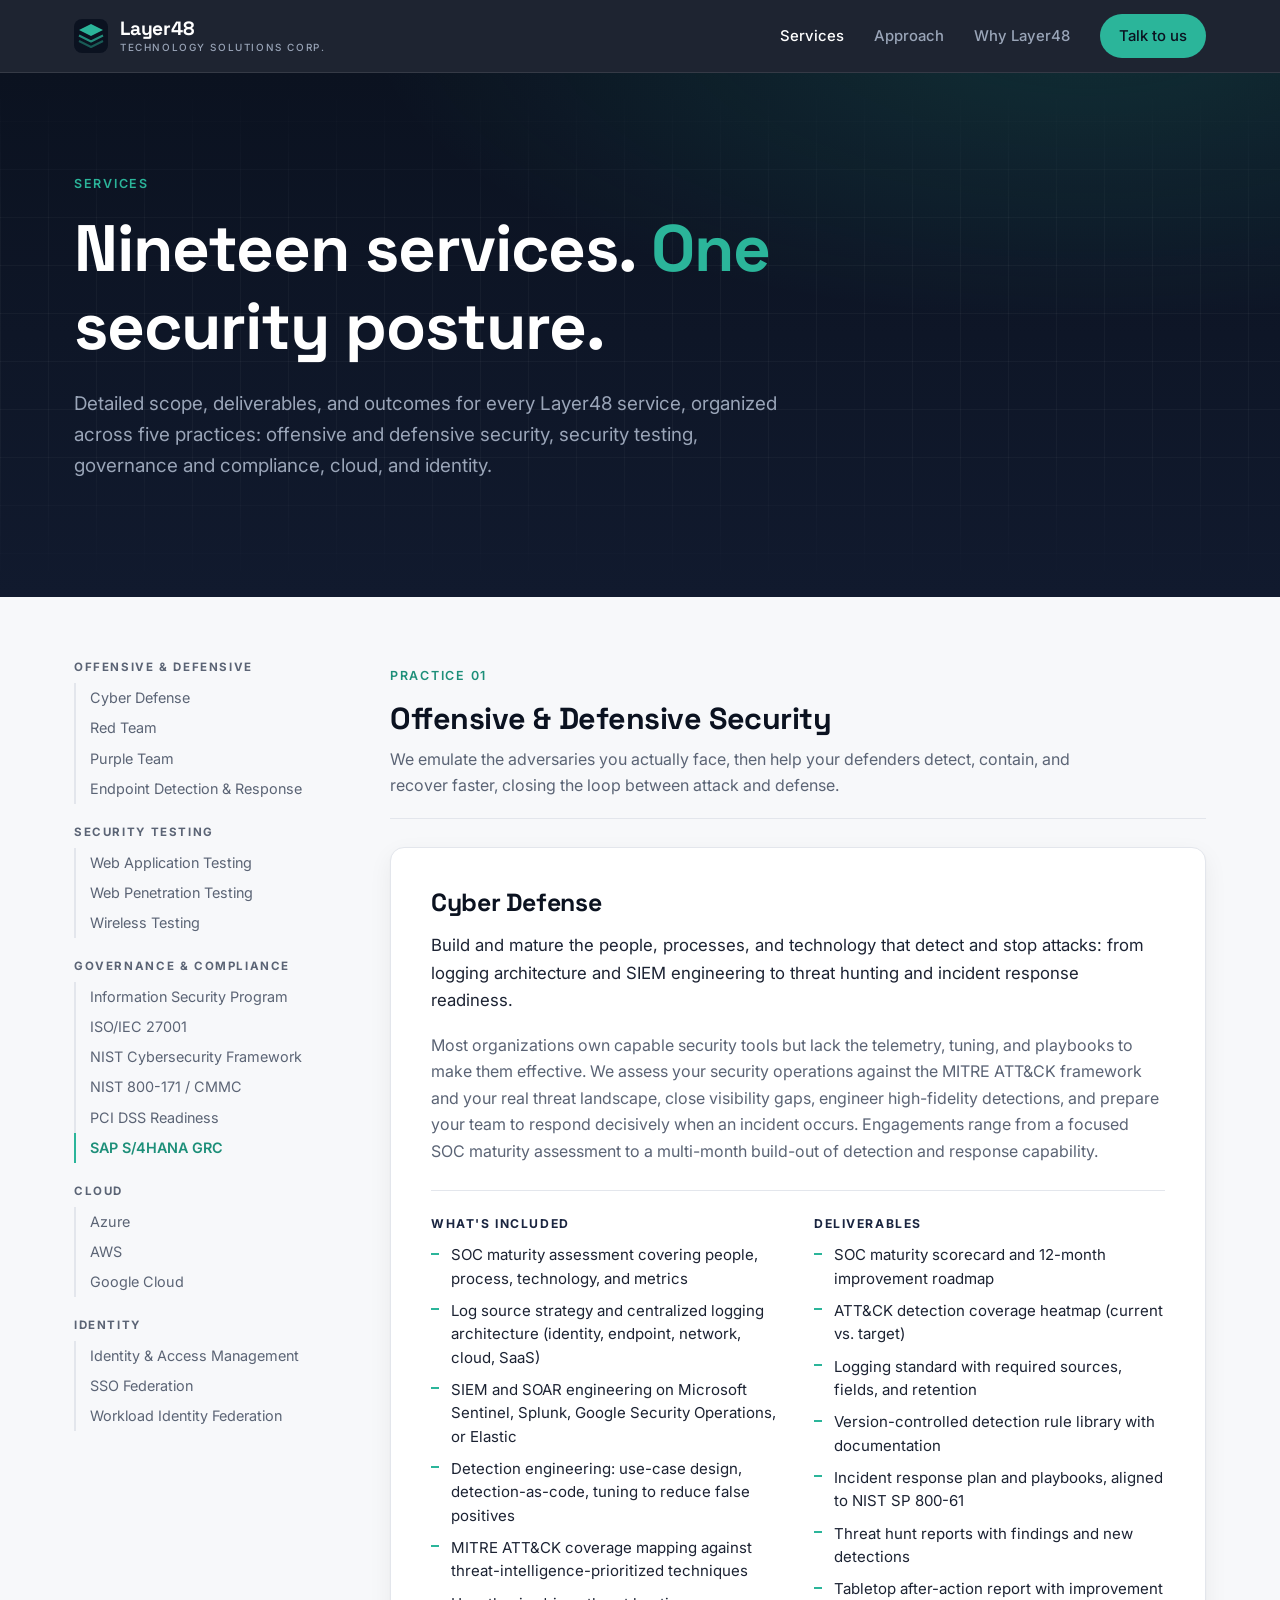
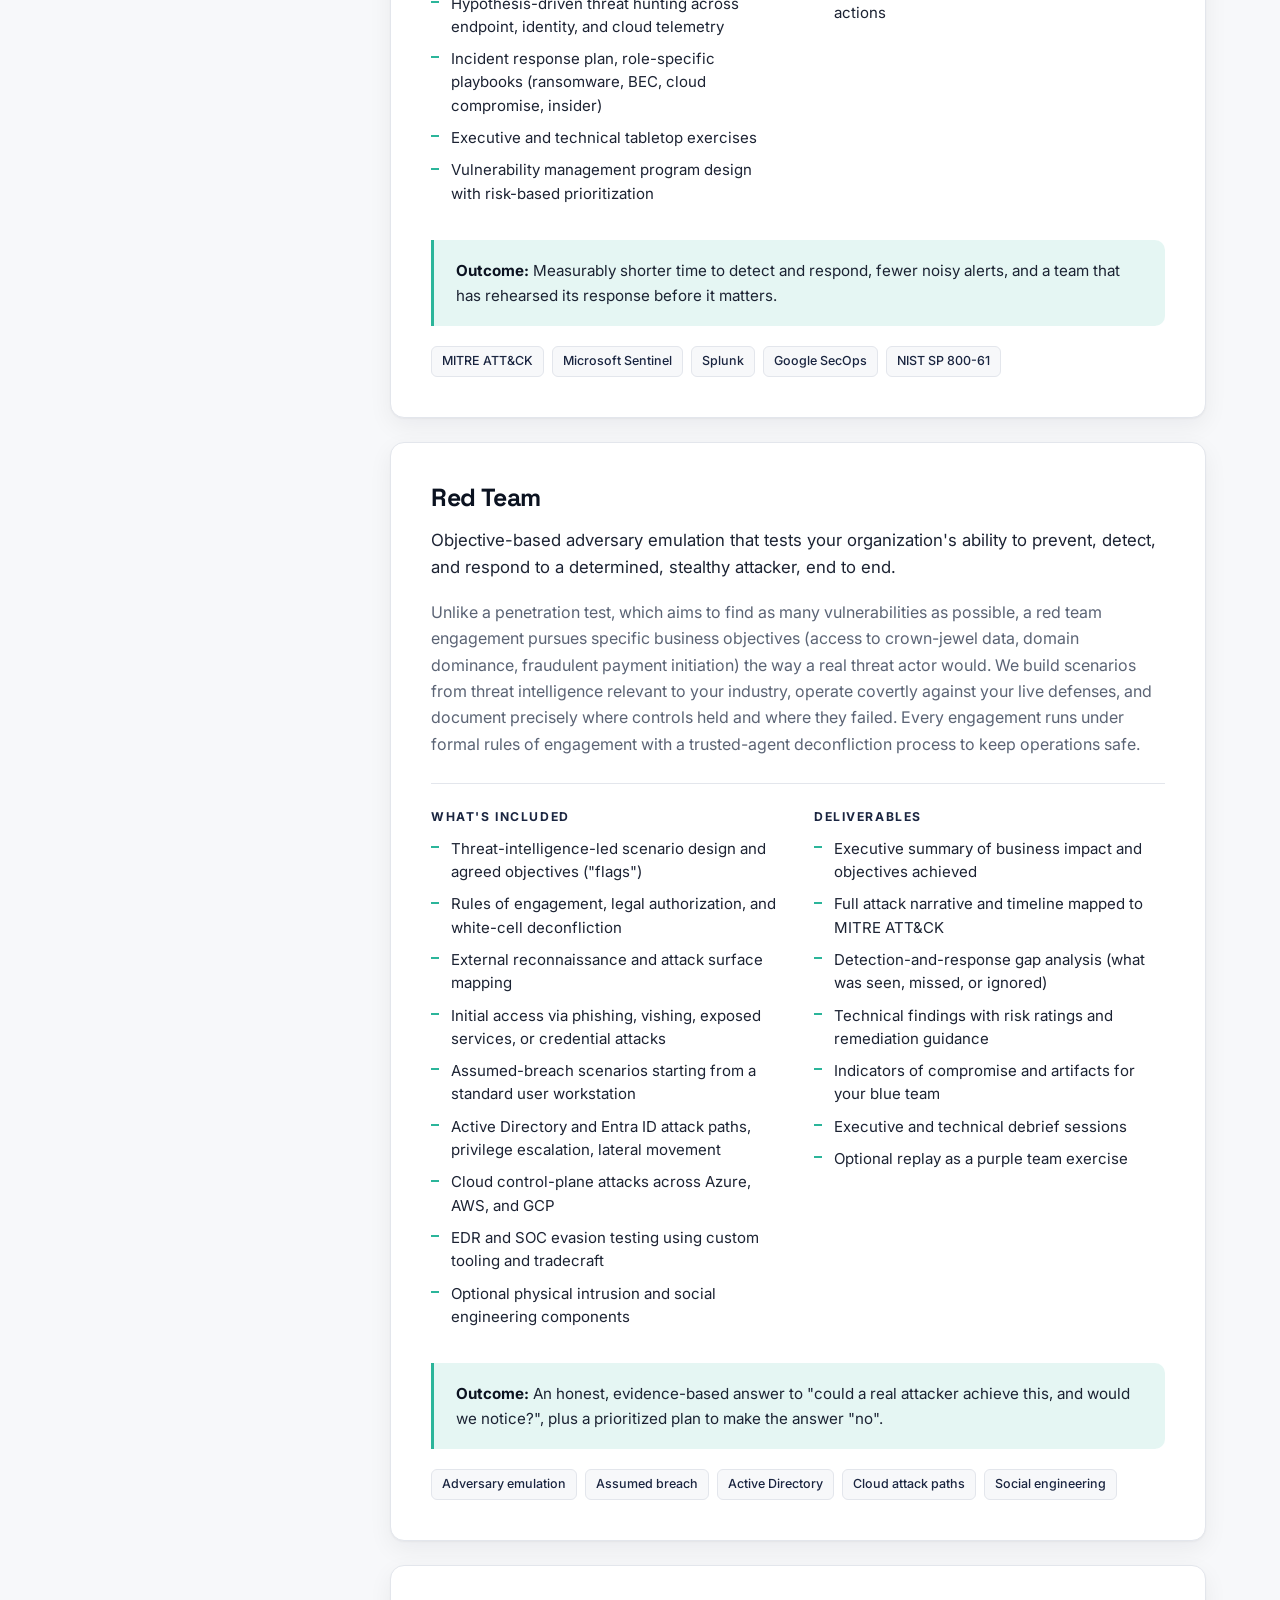
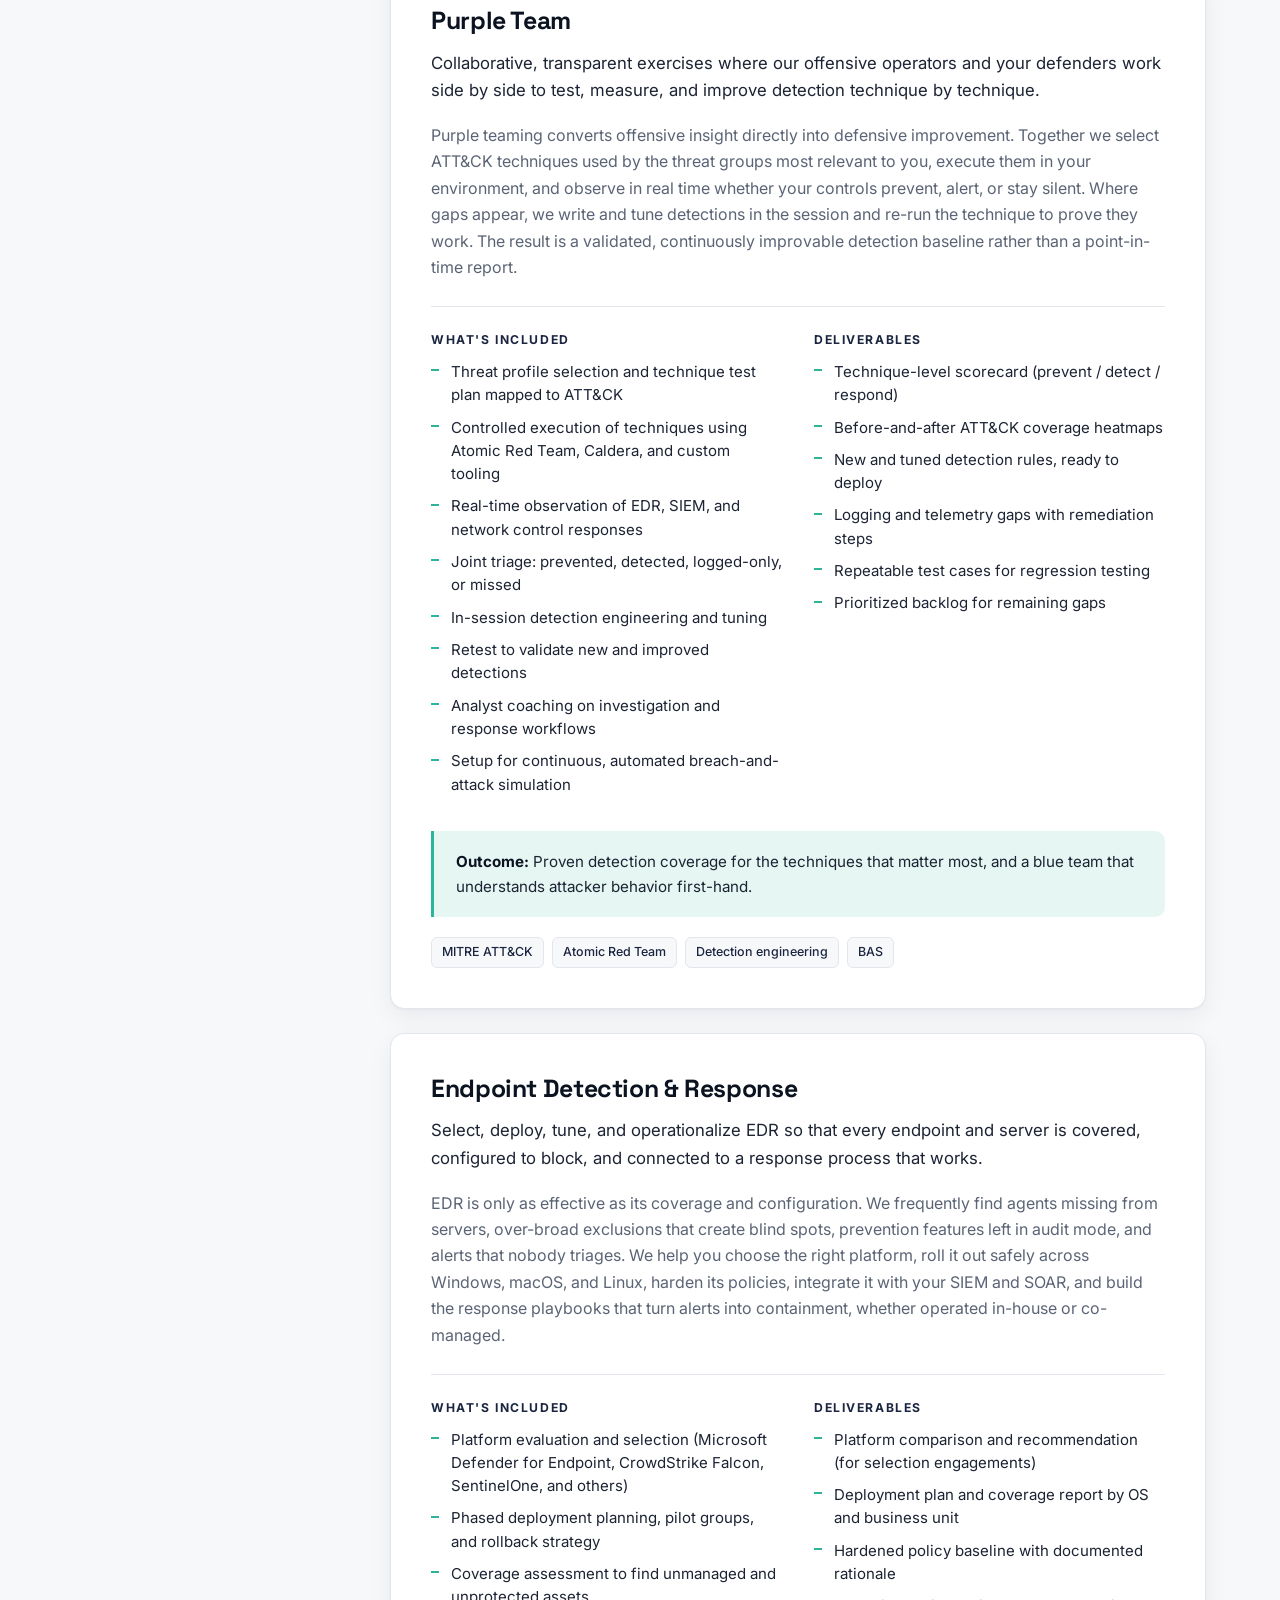
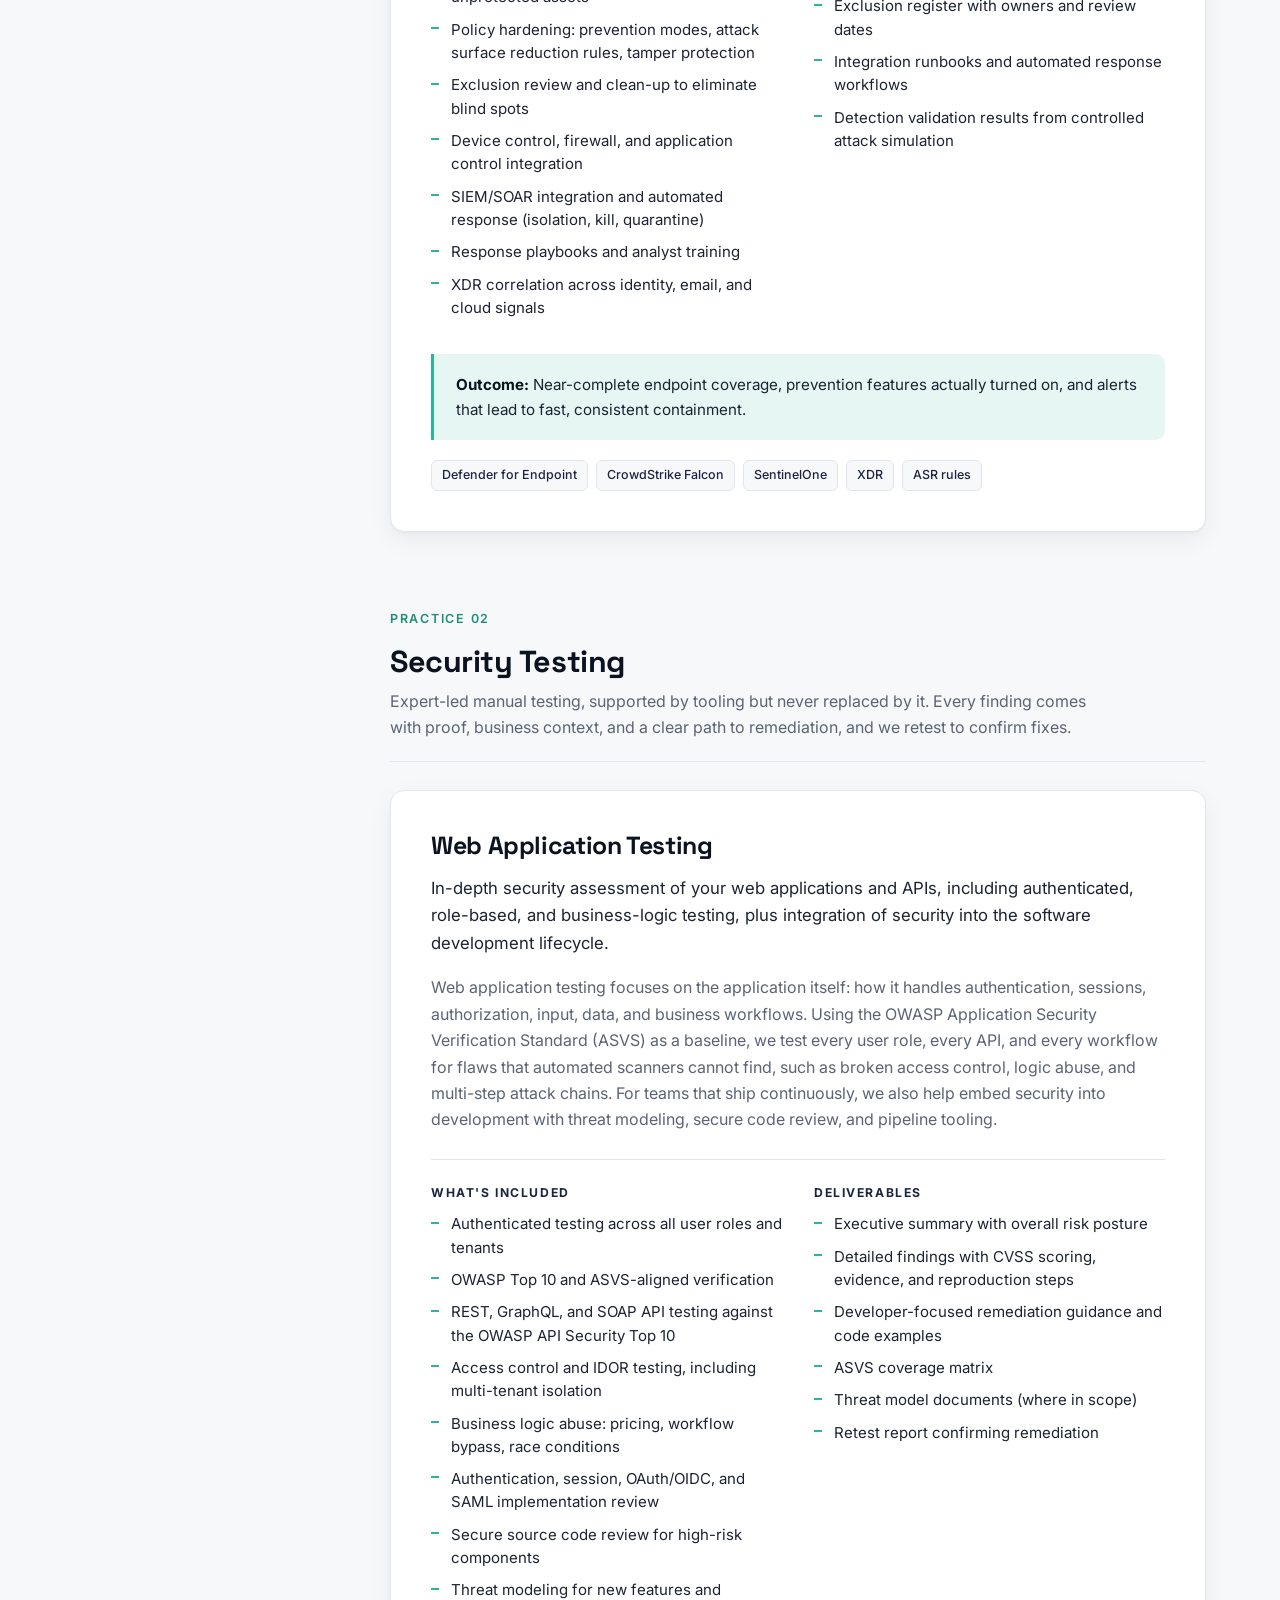
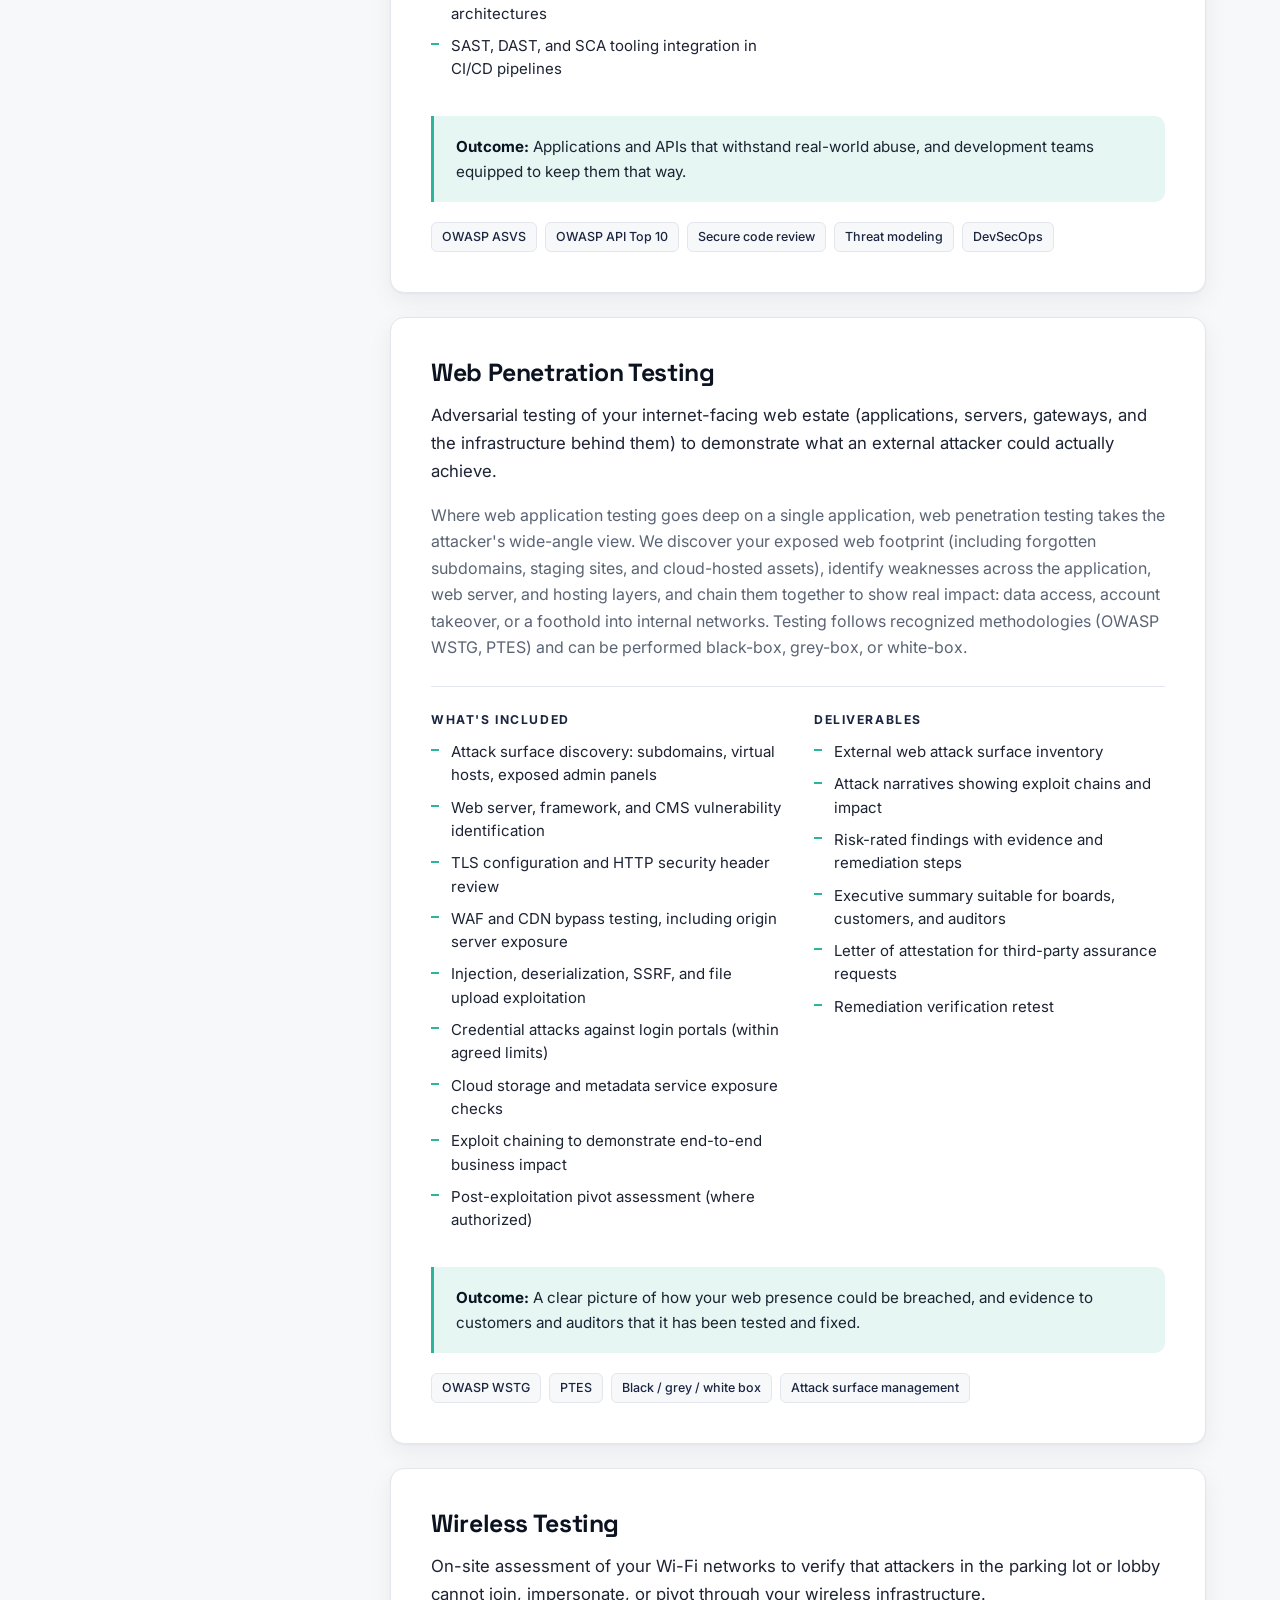
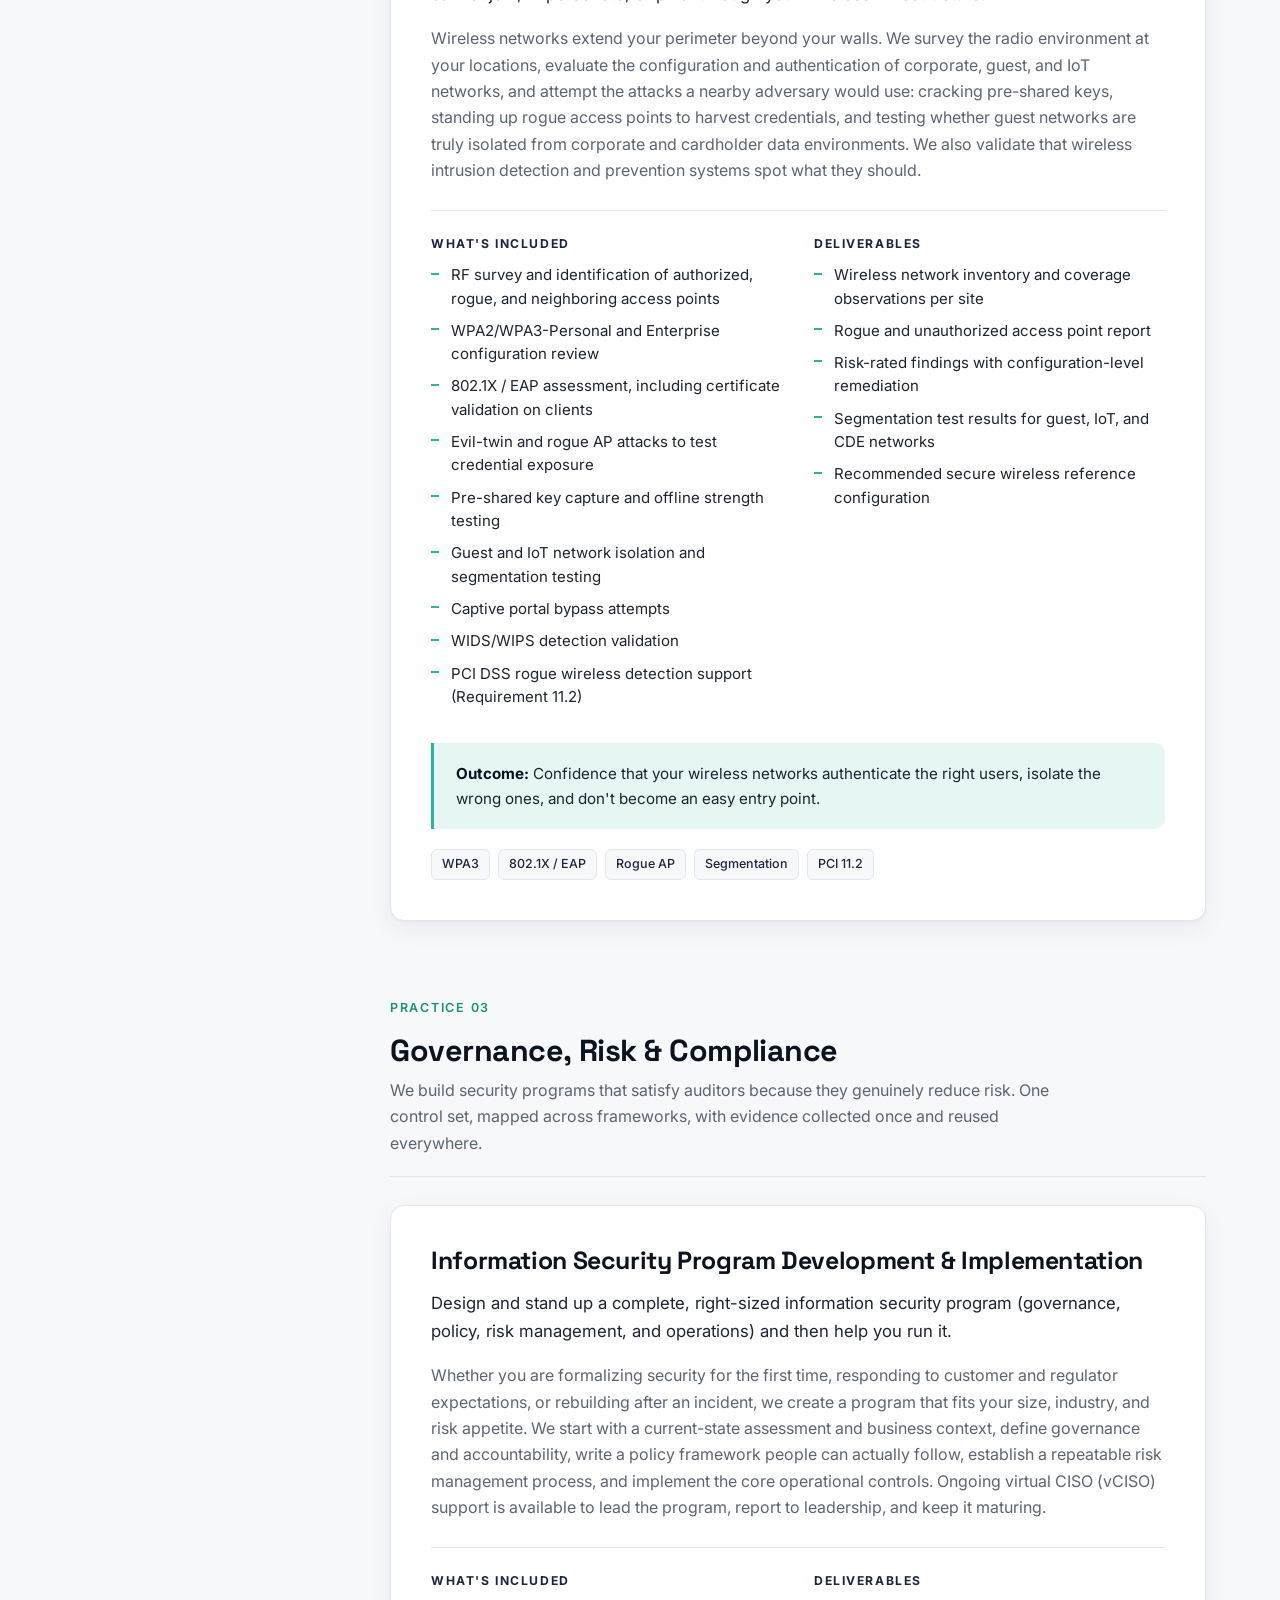
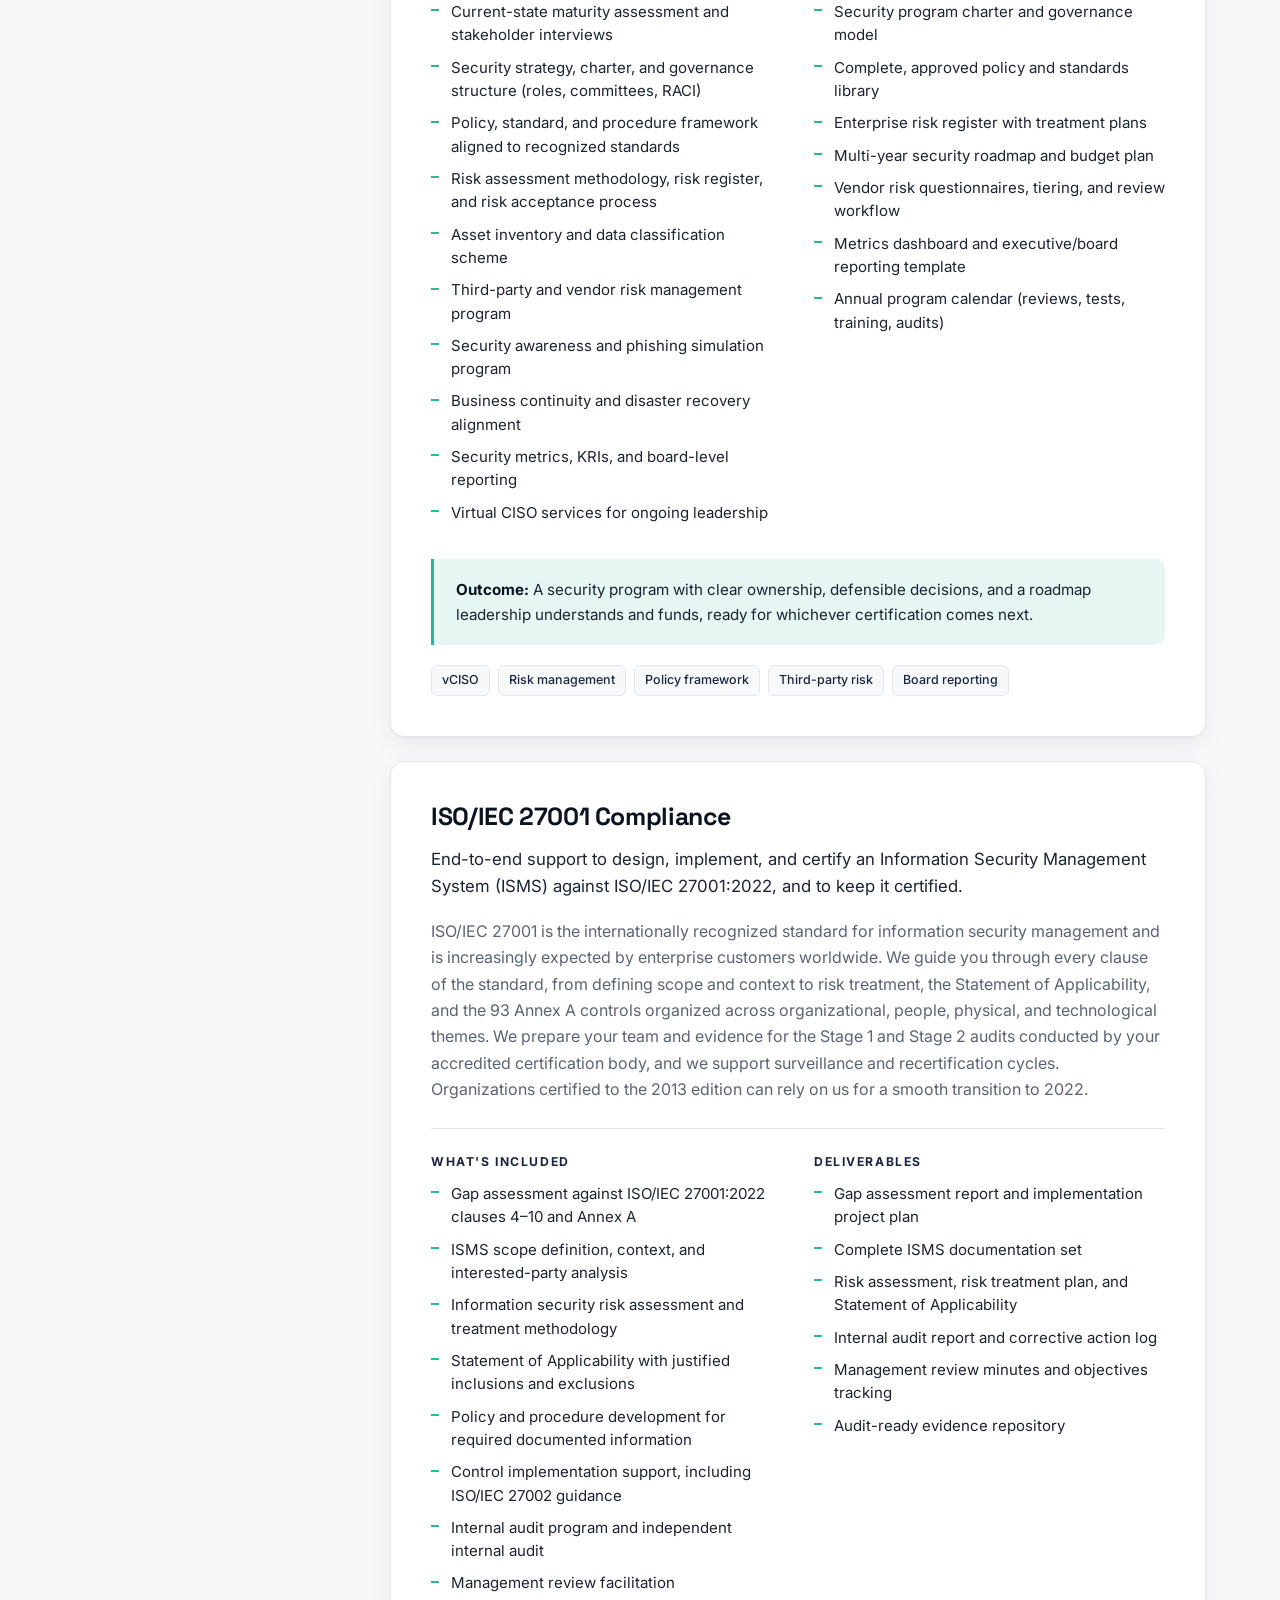
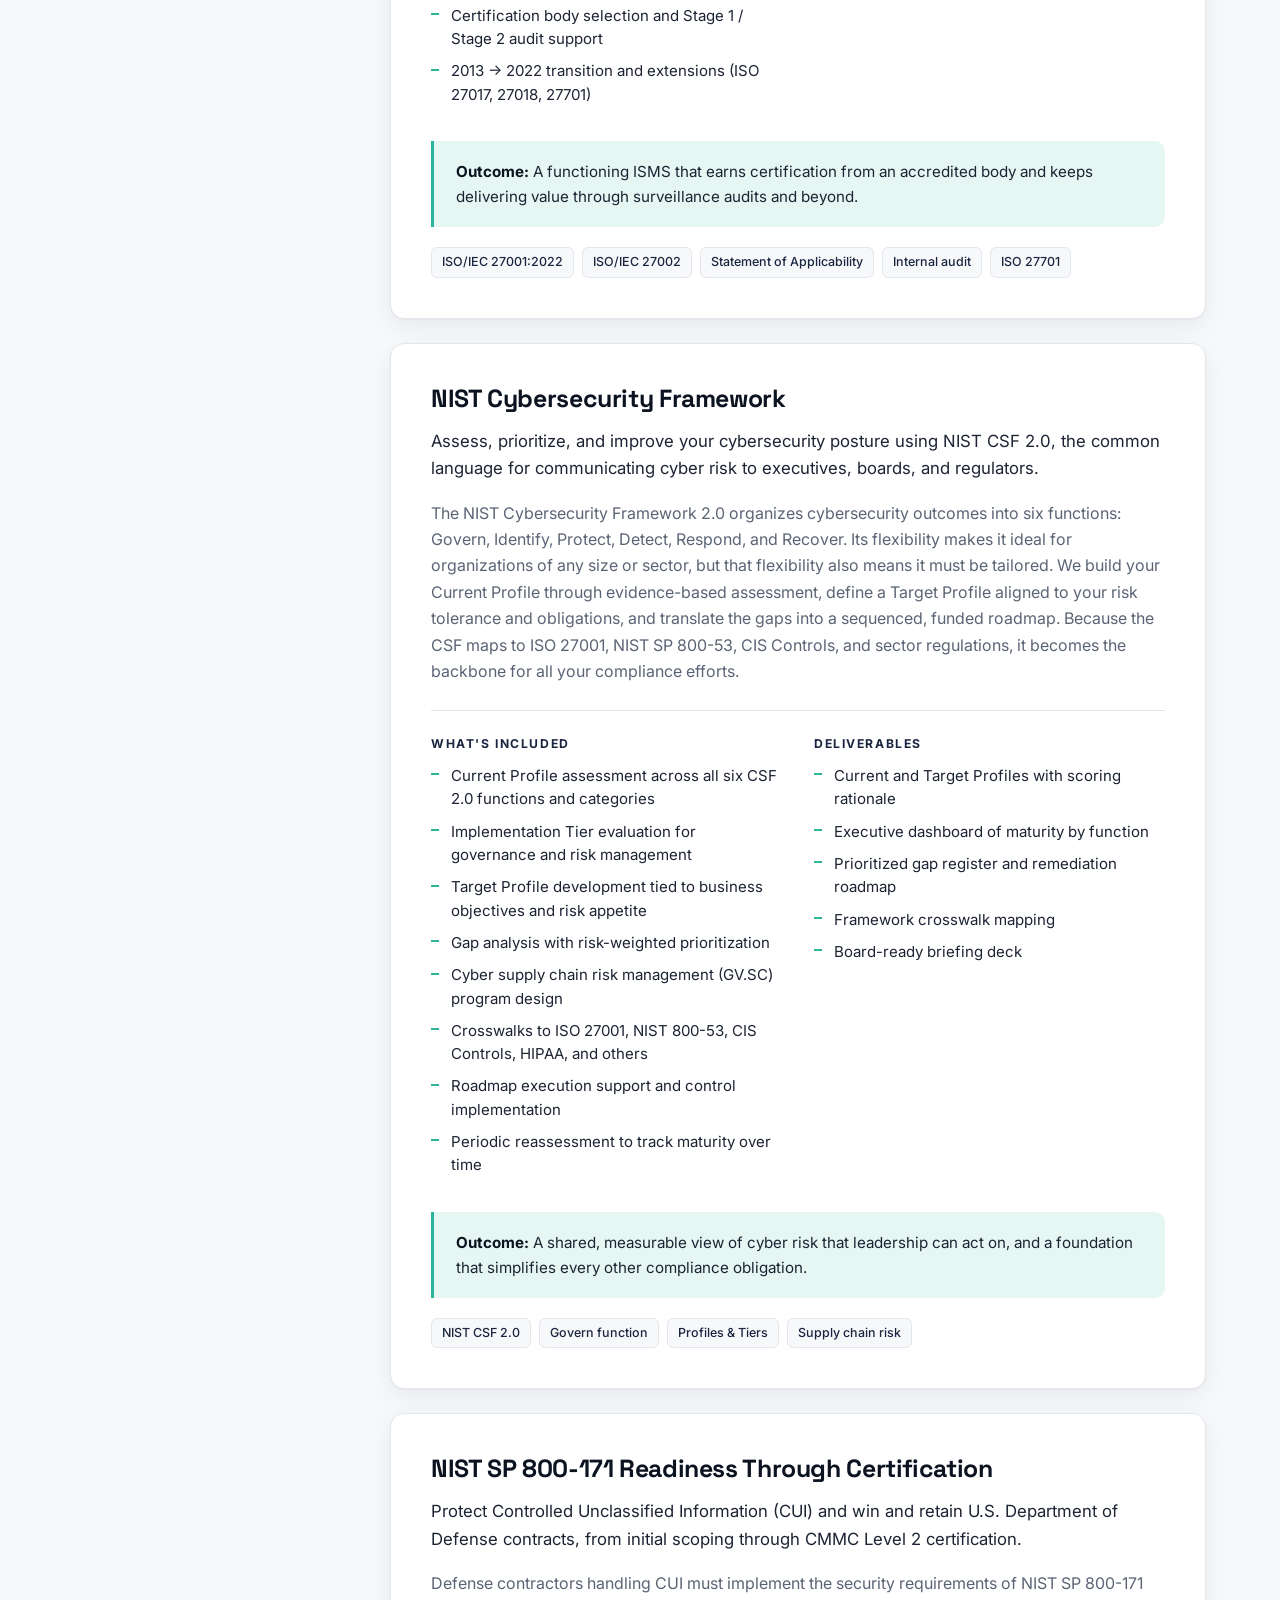
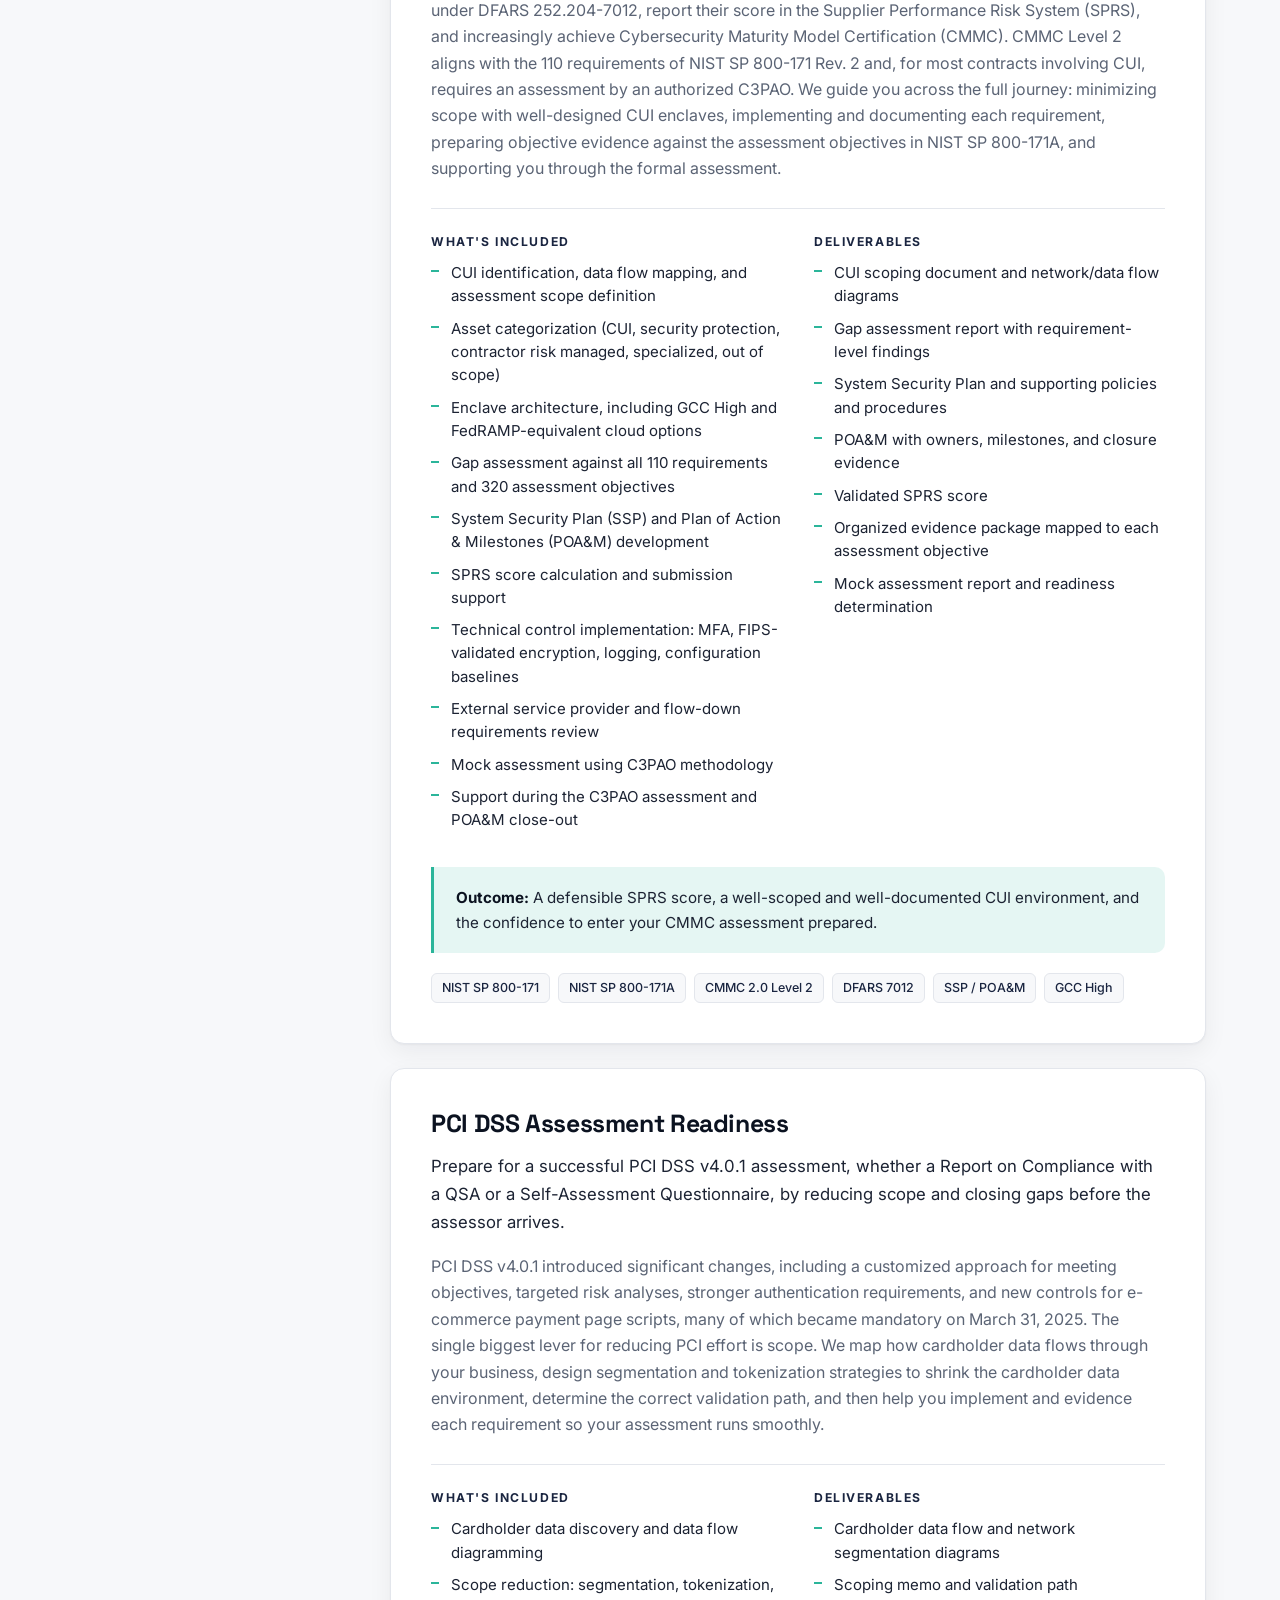
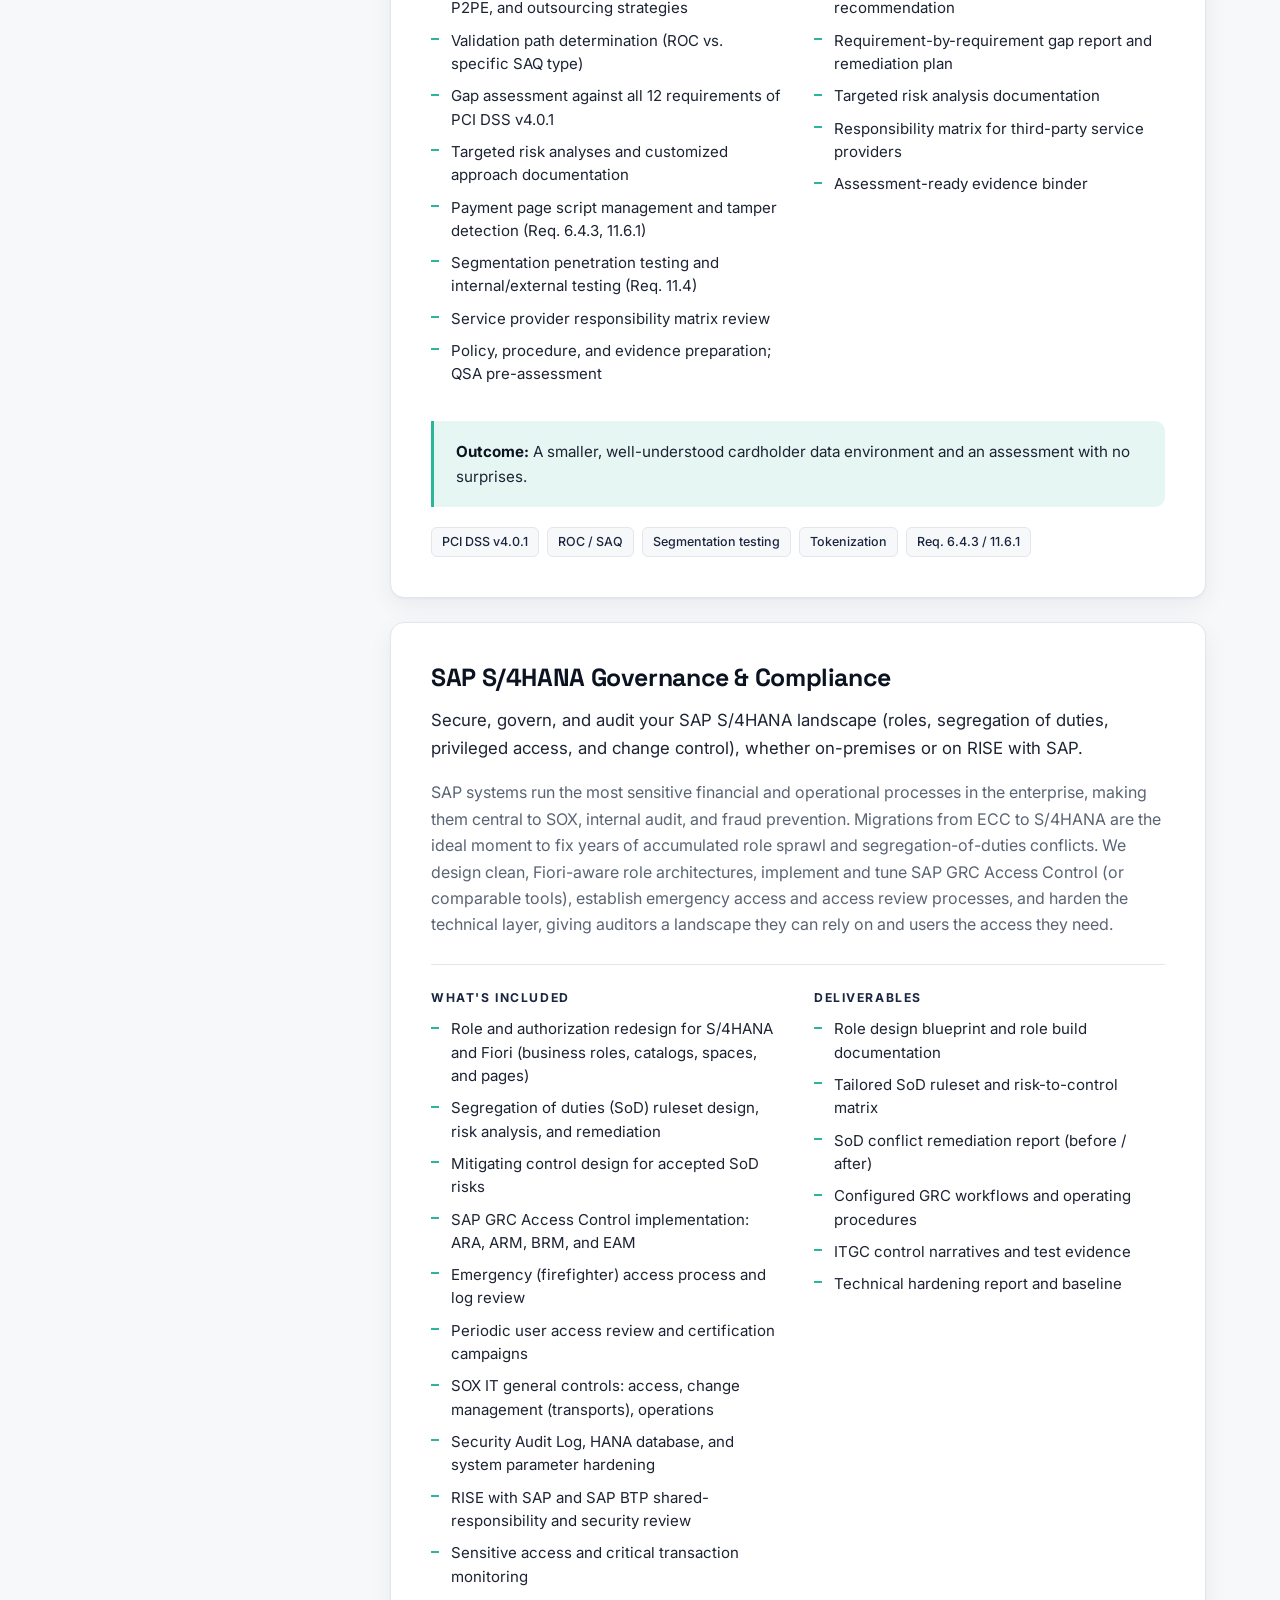
==== website/services.html @ 502fb80e "Add Layer48 website and FTPS deploy workflow" ====
<!doctype html>
<html lang="en">
<head>
  <meta charset="utf-8">
  <meta name="viewport" content="width=device-width, initial-scale=1">
  <title>Services | Layer48 Technology Solutions Corp.</title>
  <meta name="description" content="Detailed overview of Layer48 services: cyber defense, red team, purple team, EDR, web application and wireless testing, ISO 27001, NIST CSF, NIST 800-171/CMMC, PCI DSS, SAP S/4HANA GRC, Azure, AWS and GCP security, IAM, SSO federation and workload identity federation.">
  <link rel="icon" href="assets/logo.svg" type="image/svg+xml">
  <link rel="preconnect" href="https://fonts.googleapis.com">
  <link rel="preconnect" href="https://fonts.gstatic.com" crossorigin>
  <link href="https://fonts.googleapis.com/css2?family=Inter:wght@400;500;600;700&family=Space+Grotesk:wght@500;600;700&display=swap" rel="stylesheet">
  <link rel="stylesheet" href="css/styles.css">
</head>
<body>

<header class="site-header">
  <div class="container">
    <a class="brand" href="index.html" aria-label="Layer48 home">
      <img class="brand-mark" src="assets/logo.svg" alt="">
      <span class="brand-name">Layer48<small>Technology Solutions Corp.</small></span>
    </a>
    <button class="nav-toggle" aria-label="Toggle menu" aria-expanded="false"><span></span><span></span><span></span></button>
    <nav class="nav">
      <a href="services.html" aria-current="page">Services</a>
      <a href="index.html#approach">Approach</a>
      <a href="index.html#why">Why Layer48</a>
      <a class="btn btn-primary" href="index.html#contact">Talk to us</a>
    </nav>
  </div>
</header>

<main>

  <section class="hero page-hero">
    <div class="container">
      <span class="eyebrow">Services</span>
      <h1>Nineteen services. <em>One</em> security posture.</h1>
      <p class="lead">Detailed scope, deliverables, and outcomes for every Layer48 service, organized across five practices: offensive and defensive security, security testing, governance and compliance, cloud, and identity.</p>
    </div>
  </section>

  <section class="section" style="padding-top:64px;">
    <div class="container services-layout">

      <nav class="service-nav" aria-label="Services">
        <h4>Offensive &amp; Defensive</h4>
        <ul>
          <li><a href="#cyber-defense">Cyber Defense</a></li>
          <li><a href="#red-team">Red Team</a></li>
          <li><a href="#purple-team">Purple Team</a></li>
          <li><a href="#edr">Endpoint Detection &amp; Response</a></li>
        </ul>
        <h4>Security Testing</h4>
        <ul>
          <li><a href="#web-app-testing">Web Application Testing</a></li>
          <li><a href="#web-pentest">Web Penetration Testing</a></li>
          <li><a href="#wireless">Wireless Testing</a></li>
        </ul>
        <h4>Governance &amp; Compliance</h4>
        <ul>
          <li><a href="#infosec-program">Information Security Program</a></li>
          <li><a href="#iso27001">ISO/IEC 27001</a></li>
          <li><a href="#nist-csf">NIST Cybersecurity Framework</a></li>
          <li><a href="#nist-800-171">NIST 800-171 / CMMC</a></li>
          <li><a href="#pci">PCI DSS Readiness</a></li>
          <li><a href="#sap">SAP S/4HANA GRC</a></li>
        </ul>
        <h4>Cloud</h4>
        <ul>
          <li><a href="#azure">Azure</a></li>
          <li><a href="#aws">AWS</a></li>
          <li><a href="#gcp">Google Cloud</a></li>
        </ul>
        <h4>Identity</h4>
        <ul>
          <li><a href="#iam">Identity &amp; Access Management</a></li>
          <li><a href="#sso">SSO Federation</a></li>
          <li><a href="#wif">Workload Identity Federation</a></li>
        </ul>
      </nav>

      <div>

        <!-- ============ OFFENSIVE & DEFENSIVE ============ -->
        <div class="practice-block">
          <header>
            <span class="eyebrow">Practice 01</span>
            <h2>Offensive &amp; Defensive Security</h2>
            <p>We emulate the adversaries you actually face, then help your defenders detect, contain, and recover faster, closing the loop between attack and defense.</p>
          </header>

          <article class="service" id="cyber-defense">
            <h3>Cyber Defense</h3>
            <p class="summary">Build and mature the people, processes, and technology that detect and stop attacks: from logging architecture and SIEM engineering to threat hunting and incident response readiness.</p>
            <p class="detail">Most organizations own capable security tools but lack the telemetry, tuning, and playbooks to make them effective. We assess your security operations against the MITRE ATT&amp;CK framework and your real threat landscape, close visibility gaps, engineer high-fidelity detections, and prepare your team to respond decisively when an incident occurs. Engagements range from a focused SOC maturity assessment to a multi-month build-out of detection and response capability.</p>
            <div class="service-cols">
              <div>
                <h4>What's included</h4>
                <ul>
                  <li>SOC maturity assessment covering people, process, technology, and metrics</li>
                  <li>Log source strategy and centralized logging architecture (identity, endpoint, network, cloud, SaaS)</li>
                  <li>SIEM and SOAR engineering on Microsoft Sentinel, Splunk, Google Security Operations, or Elastic</li>
                  <li>Detection engineering: use-case design, detection-as-code, tuning to reduce false positives</li>
                  <li>MITRE ATT&amp;CK coverage mapping against threat-intelligence-prioritized techniques</li>
                  <li>Hypothesis-driven threat hunting across endpoint, identity, and cloud telemetry</li>
                  <li>Incident response plan, role-specific playbooks (ransomware, BEC, cloud compromise, insider)</li>
                  <li>Executive and technical tabletop exercises</li>
                  <li>Vulnerability management program design with risk-based prioritization</li>
                </ul>
              </div>
              <div>
                <h4>Deliverables</h4>
                <ul>
                  <li>SOC maturity scorecard and 12-month improvement roadmap</li>
                  <li>ATT&amp;CK detection coverage heatmap (current vs. target)</li>
                  <li>Logging standard with required sources, fields, and retention</li>
                  <li>Version-controlled detection rule library with documentation</li>
                  <li>Incident response plan and playbooks, aligned to NIST SP 800-61</li>
                  <li>Threat hunt reports with findings and new detections</li>
                  <li>Tabletop after-action report with improvement actions</li>
                </ul>
              </div>
            </div>
            <div class="outcome"><strong>Outcome:</strong> Measurably shorter time to detect and respond, fewer noisy alerts, and a team that has rehearsed its response before it matters.</div>
            <div class="tags"><span>MITRE ATT&amp;CK</span><span>Microsoft Sentinel</span><span>Splunk</span><span>Google SecOps</span><span>NIST SP 800-61</span></div>
          </article>

          <article class="service" id="red-team">
            <h3>Red Team</h3>
            <p class="summary">Objective-based adversary emulation that tests your organization's ability to prevent, detect, and respond to a determined, stealthy attacker, end to end.</p>
            <p class="detail">Unlike a penetration test, which aims to find as many vulnerabilities as possible, a red team engagement pursues specific business objectives (access to crown-jewel data, domain dominance, fraudulent payment initiation) the way a real threat actor would. We build scenarios from threat intelligence relevant to your industry, operate covertly against your live defenses, and document precisely where controls held and where they failed. Every engagement runs under formal rules of engagement with a trusted-agent deconfliction process to keep operations safe.</p>
            <div class="service-cols">
              <div>
                <h4>What's included</h4>
                <ul>
                  <li>Threat-intelligence-led scenario design and agreed objectives ("flags")</li>
                  <li>Rules of engagement, legal authorization, and white-cell deconfliction</li>
                  <li>External reconnaissance and attack surface mapping</li>
                  <li>Initial access via phishing, vishing, exposed services, or credential attacks</li>
                  <li>Assumed-breach scenarios starting from a standard user workstation</li>
                  <li>Active Directory and Entra ID attack paths, privilege escalation, lateral movement</li>
                  <li>Cloud control-plane attacks across Azure, AWS, and GCP</li>
                  <li>EDR and SOC evasion testing using custom tooling and tradecraft</li>
                  <li>Optional physical intrusion and social engineering components</li>
                </ul>
              </div>
              <div>
                <h4>Deliverables</h4>
                <ul>
                  <li>Executive summary of business impact and objectives achieved</li>
                  <li>Full attack narrative and timeline mapped to MITRE ATT&amp;CK</li>
                  <li>Detection-and-response gap analysis (what was seen, missed, or ignored)</li>
                  <li>Technical findings with risk ratings and remediation guidance</li>
                  <li>Indicators of compromise and artifacts for your blue team</li>
                  <li>Executive and technical debrief sessions</li>
                  <li>Optional replay as a purple team exercise</li>
                </ul>
              </div>
            </div>
            <div class="outcome"><strong>Outcome:</strong> An honest, evidence-based answer to "could a real attacker achieve this, and would we notice?", plus a prioritized plan to make the answer "no".</div>
            <div class="tags"><span>Adversary emulation</span><span>Assumed breach</span><span>Active Directory</span><span>Cloud attack paths</span><span>Social engineering</span></div>
          </article>

          <article class="service" id="purple-team">
            <h3>Purple Team</h3>
            <p class="summary">Collaborative, transparent exercises where our offensive operators and your defenders work side by side to test, measure, and improve detection technique by technique.</p>
            <p class="detail">Purple teaming converts offensive insight directly into defensive improvement. Together we select ATT&amp;CK techniques used by the threat groups most relevant to you, execute them in your environment, and observe in real time whether your controls prevent, alert, or stay silent. Where gaps appear, we write and tune detections in the session and re-run the technique to prove they work. The result is a validated, continuously improvable detection baseline rather than a point-in-time report.</p>
            <div class="service-cols">
              <div>
                <h4>What's included</h4>
                <ul>
                  <li>Threat profile selection and technique test plan mapped to ATT&amp;CK</li>
                  <li>Controlled execution of techniques using Atomic Red Team, Caldera, and custom tooling</li>
                  <li>Real-time observation of EDR, SIEM, and network control responses</li>
                  <li>Joint triage: prevented, detected, logged-only, or missed</li>
                  <li>In-session detection engineering and tuning</li>
                  <li>Retest to validate new and improved detections</li>
                  <li>Analyst coaching on investigation and response workflows</li>
                  <li>Setup for continuous, automated breach-and-attack simulation</li>
                </ul>
              </div>
              <div>
                <h4>Deliverables</h4>
                <ul>
                  <li>Technique-level scorecard (prevent / detect / respond)</li>
                  <li>Before-and-after ATT&amp;CK coverage heatmaps</li>
                  <li>New and tuned detection rules, ready to deploy</li>
                  <li>Logging and telemetry gaps with remediation steps</li>
                  <li>Repeatable test cases for regression testing</li>
                  <li>Prioritized backlog for remaining gaps</li>
                </ul>
              </div>
            </div>
            <div class="outcome"><strong>Outcome:</strong> Proven detection coverage for the techniques that matter most, and a blue team that understands attacker behavior first-hand.</div>
            <div class="tags"><span>MITRE ATT&amp;CK</span><span>Atomic Red Team</span><span>Detection engineering</span><span>BAS</span></div>
          </article>

          <article class="service" id="edr">
            <h3>Endpoint Detection &amp; Response</h3>
            <p class="summary">Select, deploy, tune, and operationalize EDR so that every endpoint and server is covered, configured to block, and connected to a response process that works.</p>
            <p class="detail">EDR is only as effective as its coverage and configuration. We frequently find agents missing from servers, over-broad exclusions that create blind spots, prevention features left in audit mode, and alerts that nobody triages. We help you choose the right platform, roll it out safely across Windows, macOS, and Linux, harden its policies, integrate it with your SIEM and SOAR, and build the response playbooks that turn alerts into containment, whether operated in-house or co-managed.</p>
            <div class="service-cols">
              <div>
                <h4>What's included</h4>
                <ul>
                  <li>Platform evaluation and selection (Microsoft Defender for Endpoint, CrowdStrike Falcon, SentinelOne, and others)</li>
                  <li>Phased deployment planning, pilot groups, and rollback strategy</li>
                  <li>Coverage assessment to find unmanaged and unprotected assets</li>
                  <li>Policy hardening: prevention modes, attack surface reduction rules, tamper protection</li>
                  <li>Exclusion review and clean-up to eliminate blind spots</li>
                  <li>Device control, firewall, and application control integration</li>
                  <li>SIEM/SOAR integration and automated response (isolation, kill, quarantine)</li>
                  <li>Response playbooks and analyst training</li>
                  <li>XDR correlation across identity, email, and cloud signals</li>
                </ul>
              </div>
              <div>
                <h4>Deliverables</h4>
                <ul>
                  <li>Platform comparison and recommendation (for selection engagements)</li>
                  <li>Deployment plan and coverage report by OS and business unit</li>
                  <li>Hardened policy baseline with documented rationale</li>
                  <li>Exclusion register with owners and review dates</li>
                  <li>Integration runbooks and automated response workflows</li>
                  <li>Detection validation results from controlled attack simulation</li>
                </ul>
              </div>
            </div>
            <div class="outcome"><strong>Outcome:</strong> Near-complete endpoint coverage, prevention features actually turned on, and alerts that lead to fast, consistent containment.</div>
            <div class="tags"><span>Defender for Endpoint</span><span>CrowdStrike Falcon</span><span>SentinelOne</span><span>XDR</span><span>ASR rules</span></div>
          </article>
        </div>

        <!-- ============ SECURITY TESTING ============ -->
        <div class="practice-block">
          <header>
            <span class="eyebrow">Practice 02</span>
            <h2>Security Testing</h2>
            <p>Expert-led manual testing, supported by tooling but never replaced by it. Every finding comes with proof, business context, and a clear path to remediation, and we retest to confirm fixes.</p>
          </header>

          <article class="service" id="web-app-testing">
            <h3>Web Application Testing</h3>
            <p class="summary">In-depth security assessment of your web applications and APIs, including authenticated, role-based, and business-logic testing, plus integration of security into the software development lifecycle.</p>
            <p class="detail">Web application testing focuses on the application itself: how it handles authentication, sessions, authorization, input, data, and business workflows. Using the OWASP Application Security Verification Standard (ASVS) as a baseline, we test every user role, every API, and every workflow for flaws that automated scanners cannot find, such as broken access control, logic abuse, and multi-step attack chains. For teams that ship continuously, we also help embed security into development with threat modeling, secure code review, and pipeline tooling.</p>
            <div class="service-cols">
              <div>
                <h4>What's included</h4>
                <ul>
                  <li>Authenticated testing across all user roles and tenants</li>
                  <li>OWASP Top 10 and ASVS-aligned verification</li>
                  <li>REST, GraphQL, and SOAP API testing against the OWASP API Security Top 10</li>
                  <li>Access control and IDOR testing, including multi-tenant isolation</li>
                  <li>Business logic abuse: pricing, workflow bypass, race conditions</li>
                  <li>Authentication, session, OAuth/OIDC, and SAML implementation review</li>
                  <li>Secure source code review for high-risk components</li>
                  <li>Threat modeling for new features and architectures</li>
                  <li>SAST, DAST, and SCA tooling integration in CI/CD pipelines</li>
                </ul>
              </div>
              <div>
                <h4>Deliverables</h4>
                <ul>
                  <li>Executive summary with overall risk posture</li>
                  <li>Detailed findings with CVSS scoring, evidence, and reproduction steps</li>
                  <li>Developer-focused remediation guidance and code examples</li>
                  <li>ASVS coverage matrix</li>
                  <li>Threat model documents (where in scope)</li>
                  <li>Retest report confirming remediation</li>
                </ul>
              </div>
            </div>
            <div class="outcome"><strong>Outcome:</strong> Applications and APIs that withstand real-world abuse, and development teams equipped to keep them that way.</div>
            <div class="tags"><span>OWASP ASVS</span><span>OWASP API Top 10</span><span>Secure code review</span><span>Threat modeling</span><span>DevSecOps</span></div>
          </article>

          <article class="service" id="web-pentest">
            <h3>Web Penetration Testing</h3>
            <p class="summary">Adversarial testing of your internet-facing web estate (applications, servers, gateways, and the infrastructure behind them) to demonstrate what an external attacker could actually achieve.</p>
            <p class="detail">Where web application testing goes deep on a single application, web penetration testing takes the attacker's wide-angle view. We discover your exposed web footprint (including forgotten subdomains, staging sites, and cloud-hosted assets), identify weaknesses across the application, web server, and hosting layers, and chain them together to show real impact: data access, account takeover, or a foothold into internal networks. Testing follows recognized methodologies (OWASP WSTG, PTES) and can be performed black-box, grey-box, or white-box.</p>
            <div class="service-cols">
              <div>
                <h4>What's included</h4>
                <ul>
                  <li>Attack surface discovery: subdomains, virtual hosts, exposed admin panels</li>
                  <li>Web server, framework, and CMS vulnerability identification</li>
                  <li>TLS configuration and HTTP security header review</li>
                  <li>WAF and CDN bypass testing, including origin server exposure</li>
                  <li>Injection, deserialization, SSRF, and file upload exploitation</li>
                  <li>Credential attacks against login portals (within agreed limits)</li>
                  <li>Cloud storage and metadata service exposure checks</li>
                  <li>Exploit chaining to demonstrate end-to-end business impact</li>
                  <li>Post-exploitation pivot assessment (where authorized)</li>
                </ul>
              </div>
              <div>
                <h4>Deliverables</h4>
                <ul>
                  <li>External web attack surface inventory</li>
                  <li>Attack narratives showing exploit chains and impact</li>
                  <li>Risk-rated findings with evidence and remediation steps</li>
                  <li>Executive summary suitable for boards, customers, and auditors</li>
                  <li>Letter of attestation for third-party assurance requests</li>
                  <li>Remediation verification retest</li>
                </ul>
              </div>
            </div>
            <div class="outcome"><strong>Outcome:</strong> A clear picture of how your web presence could be breached, and evidence to customers and auditors that it has been tested and fixed.</div>
            <div class="tags"><span>OWASP WSTG</span><span>PTES</span><span>Black / grey / white box</span><span>Attack surface management</span></div>
          </article>

          <article class="service" id="wireless">
            <h3>Wireless Testing</h3>
            <p class="summary">On-site assessment of your Wi-Fi networks to verify that attackers in the parking lot or lobby cannot join, impersonate, or pivot through your wireless infrastructure.</p>
            <p class="detail">Wireless networks extend your perimeter beyond your walls. We survey the radio environment at your locations, evaluate the configuration and authentication of corporate, guest, and IoT networks, and attempt the attacks a nearby adversary would use: cracking pre-shared keys, standing up rogue access points to harvest credentials, and testing whether guest networks are truly isolated from corporate and cardholder data environments. We also validate that wireless intrusion detection and prevention systems spot what they should.</p>
            <div class="service-cols">
              <div>
                <h4>What's included</h4>
                <ul>
                  <li>RF survey and identification of authorized, rogue, and neighboring access points</li>
                  <li>WPA2/WPA3-Personal and Enterprise configuration review</li>
                  <li>802.1X / EAP assessment, including certificate validation on clients</li>
                  <li>Evil-twin and rogue AP attacks to test credential exposure</li>
                  <li>Pre-shared key capture and offline strength testing</li>
                  <li>Guest and IoT network isolation and segmentation testing</li>
                  <li>Captive portal bypass attempts</li>
                  <li>WIDS/WIPS detection validation</li>
                  <li>PCI DSS rogue wireless detection support (Requirement 11.2)</li>
                </ul>
              </div>
              <div>
                <h4>Deliverables</h4>
                <ul>
                  <li>Wireless network inventory and coverage observations per site</li>
                  <li>Rogue and unauthorized access point report</li>
                  <li>Risk-rated findings with configuration-level remediation</li>
                  <li>Segmentation test results for guest, IoT, and CDE networks</li>
                  <li>Recommended secure wireless reference configuration</li>
                </ul>
              </div>
            </div>
            <div class="outcome"><strong>Outcome:</strong> Confidence that your wireless networks authenticate the right users, isolate the wrong ones, and don't become an easy entry point.</div>
            <div class="tags"><span>WPA3</span><span>802.1X / EAP</span><span>Rogue AP</span><span>Segmentation</span><span>PCI 11.2</span></div>
          </article>
        </div>

        <!-- ============ GRC ============ -->
        <div class="practice-block">
          <header>
            <span class="eyebrow">Practice 03</span>
            <h2>Governance, Risk &amp; Compliance</h2>
            <p>We build security programs that satisfy auditors because they genuinely reduce risk. One control set, mapped across frameworks, with evidence collected once and reused everywhere.</p>
          </header>

          <article class="service" id="infosec-program">
            <h3>Information Security Program Development &amp; Implementation</h3>
            <p class="summary">Design and stand up a complete, right-sized information security program (governance, policy, risk management, and operations) and then help you run it.</p>
            <p class="detail">Whether you are formalizing security for the first time, responding to customer and regulator expectations, or rebuilding after an incident, we create a program that fits your size, industry, and risk appetite. We start with a current-state assessment and business context, define governance and accountability, write a policy framework people can actually follow, establish a repeatable risk management process, and implement the core operational controls. Ongoing virtual CISO (vCISO) support is available to lead the program, report to leadership, and keep it maturing.</p>
            <div class="service-cols">
              <div>
                <h4>What's included</h4>
                <ul>
                  <li>Current-state maturity assessment and stakeholder interviews</li>
                  <li>Security strategy, charter, and governance structure (roles, committees, RACI)</li>
                  <li>Policy, standard, and procedure framework aligned to recognized standards</li>
                  <li>Risk assessment methodology, risk register, and risk acceptance process</li>
                  <li>Asset inventory and data classification scheme</li>
                  <li>Third-party and vendor risk management program</li>
                  <li>Security awareness and phishing simulation program</li>
                  <li>Business continuity and disaster recovery alignment</li>
                  <li>Security metrics, KRIs, and board-level reporting</li>
                  <li>Virtual CISO services for ongoing leadership</li>
                </ul>
              </div>
              <div>
                <h4>Deliverables</h4>
                <ul>
                  <li>Security program charter and governance model</li>
                  <li>Complete, approved policy and standards library</li>
                  <li>Enterprise risk register with treatment plans</li>
                  <li>Multi-year security roadmap and budget plan</li>
                  <li>Vendor risk questionnaires, tiering, and review workflow</li>
                  <li>Metrics dashboard and executive/board reporting template</li>
                  <li>Annual program calendar (reviews, tests, training, audits)</li>
                </ul>
              </div>
            </div>
            <div class="outcome"><strong>Outcome:</strong> A security program with clear ownership, defensible decisions, and a roadmap leadership understands and funds, ready for whichever certification comes next.</div>
            <div class="tags"><span>vCISO</span><span>Risk management</span><span>Policy framework</span><span>Third-party risk</span><span>Board reporting</span></div>
          </article>

          <article class="service" id="iso27001">
            <h3>ISO/IEC 27001 Compliance</h3>
            <p class="summary">End-to-end support to design, implement, and certify an Information Security Management System (ISMS) against ISO/IEC 27001:2022, and to keep it certified.</p>
            <p class="detail">ISO/IEC 27001 is the internationally recognized standard for information security management and is increasingly expected by enterprise customers worldwide. We guide you through every clause of the standard, from defining scope and context to risk treatment, the Statement of Applicability, and the 93 Annex A controls organized across organizational, people, physical, and technological themes. We prepare your team and evidence for the Stage 1 and Stage 2 audits conducted by your accredited certification body, and we support surveillance and recertification cycles. Organizations certified to the 2013 edition can rely on us for a smooth transition to 2022.</p>
            <div class="service-cols">
              <div>
                <h4>What's included</h4>
                <ul>
                  <li>Gap assessment against ISO/IEC 27001:2022 clauses 4–10 and Annex A</li>
                  <li>ISMS scope definition, context, and interested-party analysis</li>
                  <li>Information security risk assessment and treatment methodology</li>
                  <li>Statement of Applicability with justified inclusions and exclusions</li>
                  <li>Policy and procedure development for required documented information</li>
                  <li>Control implementation support, including ISO/IEC 27002 guidance</li>
                  <li>Internal audit program and independent internal audit</li>
                  <li>Management review facilitation</li>
                  <li>Certification body selection and Stage 1 / Stage 2 audit support</li>
                  <li>2013 → 2022 transition and extensions (ISO 27017, 27018, 27701)</li>
                </ul>
              </div>
              <div>
                <h4>Deliverables</h4>
                <ul>
                  <li>Gap assessment report and implementation project plan</li>
                  <li>Complete ISMS documentation set</li>
                  <li>Risk assessment, risk treatment plan, and Statement of Applicability</li>
                  <li>Internal audit report and corrective action log</li>
                  <li>Management review minutes and objectives tracking</li>
                  <li>Audit-ready evidence repository</li>
                </ul>
              </div>
            </div>
            <div class="outcome"><strong>Outcome:</strong> A functioning ISMS that earns certification from an accredited body and keeps delivering value through surveillance audits and beyond.</div>
            <div class="tags"><span>ISO/IEC 27001:2022</span><span>ISO/IEC 27002</span><span>Statement of Applicability</span><span>Internal audit</span><span>ISO 27701</span></div>
          </article>

          <article class="service" id="nist-csf">
            <h3>NIST Cybersecurity Framework</h3>
            <p class="summary">Assess, prioritize, and improve your cybersecurity posture using NIST CSF 2.0, the common language for communicating cyber risk to executives, boards, and regulators.</p>
            <p class="detail">The NIST Cybersecurity Framework 2.0 organizes cybersecurity outcomes into six functions: Govern, Identify, Protect, Detect, Respond, and Recover. Its flexibility makes it ideal for organizations of any size or sector, but that flexibility also means it must be tailored. We build your Current Profile through evidence-based assessment, define a Target Profile aligned to your risk tolerance and obligations, and translate the gaps into a sequenced, funded roadmap. Because the CSF maps to ISO 27001, NIST SP 800-53, CIS Controls, and sector regulations, it becomes the backbone for all your compliance efforts.</p>
            <div class="service-cols">
              <div>
                <h4>What's included</h4>
                <ul>
                  <li>Current Profile assessment across all six CSF 2.0 functions and categories</li>
                  <li>Implementation Tier evaluation for governance and risk management</li>
                  <li>Target Profile development tied to business objectives and risk appetite</li>
                  <li>Gap analysis with risk-weighted prioritization</li>
                  <li>Cyber supply chain risk management (GV.SC) program design</li>
                  <li>Crosswalks to ISO 27001, NIST 800-53, CIS Controls, HIPAA, and others</li>
                  <li>Roadmap execution support and control implementation</li>
                  <li>Periodic reassessment to track maturity over time</li>
                </ul>
              </div>
              <div>
                <h4>Deliverables</h4>
                <ul>
                  <li>Current and Target Profiles with scoring rationale</li>
                  <li>Executive dashboard of maturity by function</li>
                  <li>Prioritized gap register and remediation roadmap</li>
                  <li>Framework crosswalk mapping</li>
                  <li>Board-ready briefing deck</li>
                </ul>
              </div>
            </div>
            <div class="outcome"><strong>Outcome:</strong> A shared, measurable view of cyber risk that leadership can act on, and a foundation that simplifies every other compliance obligation.</div>
            <div class="tags"><span>NIST CSF 2.0</span><span>Govern function</span><span>Profiles &amp; Tiers</span><span>Supply chain risk</span></div>
          </article>

          <article class="service" id="nist-800-171">
            <h3>NIST SP 800-171 Readiness Through Certification</h3>
            <p class="summary">Protect Controlled Unclassified Information (CUI) and win and retain U.S. Department of Defense contracts, from initial scoping through CMMC Level 2 certification.</p>
            <p class="detail">Defense contractors handling CUI must implement the security requirements of NIST SP 800-171 under DFARS 252.204-7012, report their score in the Supplier Performance Risk System (SPRS), and increasingly achieve Cybersecurity Maturity Model Certification (CMMC). CMMC Level 2 aligns with the 110 requirements of NIST SP 800-171 Rev. 2 and, for most contracts involving CUI, requires an assessment by an authorized C3PAO. We guide you across the full journey: minimizing scope with well-designed CUI enclaves, implementing and documenting each requirement, preparing objective evidence against the assessment objectives in NIST SP 800-171A, and supporting you through the formal assessment.</p>
            <div class="service-cols">
              <div>
                <h4>What's included</h4>
                <ul>
                  <li>CUI identification, data flow mapping, and assessment scope definition</li>
                  <li>Asset categorization (CUI, security protection, contractor risk managed, specialized, out of scope)</li>
                  <li>Enclave architecture, including GCC High and FedRAMP-equivalent cloud options</li>
                  <li>Gap assessment against all 110 requirements and 320 assessment objectives</li>
                  <li>System Security Plan (SSP) and Plan of Action &amp; Milestones (POA&amp;M) development</li>
                  <li>SPRS score calculation and submission support</li>
                  <li>Technical control implementation: MFA, FIPS-validated encryption, logging, configuration baselines</li>
                  <li>External service provider and flow-down requirements review</li>
                  <li>Mock assessment using C3PAO methodology</li>
                  <li>Support during the C3PAO assessment and POA&amp;M close-out</li>
                </ul>
              </div>
              <div>
                <h4>Deliverables</h4>
                <ul>
                  <li>CUI scoping document and network/data flow diagrams</li>
                  <li>Gap assessment report with requirement-level findings</li>
                  <li>System Security Plan and supporting policies and procedures</li>
                  <li>POA&amp;M with owners, milestones, and closure evidence</li>
                  <li>Validated SPRS score</li>
                  <li>Organized evidence package mapped to each assessment objective</li>
                  <li>Mock assessment report and readiness determination</li>
                </ul>
              </div>
            </div>
            <div class="outcome"><strong>Outcome:</strong> A defensible SPRS score, a well-scoped and well-documented CUI environment, and the confidence to enter your CMMC assessment prepared.</div>
            <div class="tags"><span>NIST SP 800-171</span><span>NIST SP 800-171A</span><span>CMMC 2.0 Level 2</span><span>DFARS 7012</span><span>SSP / POA&amp;M</span><span>GCC High</span></div>
          </article>

          <article class="service" id="pci">
            <h3>PCI DSS Assessment Readiness</h3>
            <p class="summary">Prepare for a successful PCI DSS v4.0.1 assessment, whether a Report on Compliance with a QSA or a Self-Assessment Questionnaire, by reducing scope and closing gaps before the assessor arrives.</p>
            <p class="detail">PCI DSS v4.0.1 introduced significant changes, including a customized approach for meeting objectives, targeted risk analyses, stronger authentication requirements, and new controls for e-commerce payment page scripts, many of which became mandatory on March 31, 2025. The single biggest lever for reducing PCI effort is scope. We map how cardholder data flows through your business, design segmentation and tokenization strategies to shrink the cardholder data environment, determine the correct validation path, and then help you implement and evidence each requirement so your assessment runs smoothly.</p>
            <div class="service-cols">
              <div>
                <h4>What's included</h4>
                <ul>
                  <li>Cardholder data discovery and data flow diagramming</li>
                  <li>Scope reduction: segmentation, tokenization, P2PE, and outsourcing strategies</li>
                  <li>Validation path determination (ROC vs. specific SAQ type)</li>
                  <li>Gap assessment against all 12 requirements of PCI DSS v4.0.1</li>
                  <li>Targeted risk analyses and customized approach documentation</li>
                  <li>Payment page script management and tamper detection (Req. 6.4.3, 11.6.1)</li>
                  <li>Segmentation penetration testing and internal/external testing (Req. 11.4)</li>
                  <li>Service provider responsibility matrix review</li>
                  <li>Policy, procedure, and evidence preparation; QSA pre-assessment</li>
                </ul>
              </div>
              <div>
                <h4>Deliverables</h4>
                <ul>
                  <li>Cardholder data flow and network segmentation diagrams</li>
                  <li>Scoping memo and validation path recommendation</li>
                  <li>Requirement-by-requirement gap report and remediation plan</li>
                  <li>Targeted risk analysis documentation</li>
                  <li>Responsibility matrix for third-party service providers</li>
                  <li>Assessment-ready evidence binder</li>
                </ul>
              </div>
            </div>
            <div class="outcome"><strong>Outcome:</strong> A smaller, well-understood cardholder data environment and an assessment with no surprises.</div>
            <div class="tags"><span>PCI DSS v4.0.1</span><span>ROC / SAQ</span><span>Segmentation testing</span><span>Tokenization</span><span>Req. 6.4.3 / 11.6.1</span></div>
          </article>

          <article class="service" id="sap">
            <h3>SAP S/4HANA Governance &amp; Compliance</h3>
            <p class="summary">Secure, govern, and audit your SAP S/4HANA landscape (roles, segregation of duties, privileged access, and change control), whether on-premises or on RISE with SAP.</p>
            <p class="detail">SAP systems run the most sensitive financial and operational processes in the enterprise, making them central to SOX, internal audit, and fraud prevention. Migrations from ECC to S/4HANA are the ideal moment to fix years of accumulated role sprawl and segregation-of-duties conflicts. We design clean, Fiori-aware role architectures, implement and tune SAP GRC Access Control (or comparable tools), establish emergency access and access review processes, and harden the technical layer, giving auditors a landscape they can rely on and users the access they need.</p>
            <div class="service-cols">
              <div>
                <h4>What's included</h4>
                <ul>
                  <li>Role and authorization redesign for S/4HANA and Fiori (business roles, catalogs, spaces, and pages)</li>
                  <li>Segregation of duties (SoD) ruleset design, risk analysis, and remediation</li>
                  <li>Mitigating control design for accepted SoD risks</li>
                  <li>SAP GRC Access Control implementation: ARA, ARM, BRM, and EAM</li>
                  <li>Emergency (firefighter) access process and log review</li>
                  <li>Periodic user access review and certification campaigns</li>
                  <li>SOX IT general controls: access, change management (transports), operations</li>
                  <li>Security Audit Log, HANA database, and system parameter hardening</li>
                  <li>RISE with SAP and SAP BTP shared-responsibility and security review</li>
                  <li>Sensitive access and critical transaction monitoring</li>
                </ul>
              </div>
              <div>
                <h4>Deliverables</h4>
                <ul>
                  <li>Role design blueprint and role build documentation</li>
                  <li>Tailored SoD ruleset and risk-to-control matrix</li>
                  <li>SoD conflict remediation report (before / after)</li>
                  <li>Configured GRC workflows and operating procedures</li>
                  <li>ITGC control narratives and test evidence</li>
                  <li>Technical hardening report and baseline</li>
                </ul>
              </div>
            </div>
            <div class="outcome"><strong>Outcome:</strong> Clean audits, fewer SoD conflicts, and an SAP access model that scales with the business instead of fighting it.</div>
            <div class="tags"><span>SAP S/4HANA</span><span>SAP GRC Access Control</span><span>SoD</span><span>SOX ITGC</span><span>RISE with SAP</span><span>Fiori</span></div>
          </article>
        </div>

        <!-- ============ CLOUD ============ -->
        <div class="practice-block">
          <header>
            <span class="eyebrow">Practice 04</span>
            <h2>Cloud Architecture &amp; Security</h2>
            <p>Secure-by-default cloud foundations, delivered as infrastructure as code. We design for scale, enforce guardrails automatically, and give your security team full visibility, on whichever cloud (or clouds) you run.</p>
          </header>

          <article class="service" id="azure">
            <h3>Azure Architecture &amp; Security Solutions</h3>
            <p class="summary">Design, build, and secure Microsoft Azure environments using the Cloud Adoption Framework and Well-Architected Framework, from enterprise landing zones to workload hardening and continuous monitoring.</p>
            <p class="detail">A secure Azure estate starts with the right foundation: a management group hierarchy that reflects how you govern, policy-driven guardrails that prevent misconfiguration, and a network topology that keeps workloads private by default. We design and deploy Azure landing zones as code, integrate Microsoft Entra ID for least-privilege administration, and enable Microsoft Defender for Cloud and Microsoft Sentinel for posture management and threat detection. For existing environments, we assess against the Microsoft cloud security benchmark and CIS benchmarks and remediate what we find.</p>
            <div class="service-cols">
              <div>
                <h4>What's included</h4>
                <ul>
                  <li>Azure landing zone design and deployment (Cloud Adoption Framework)</li>
                  <li>Management group, subscription, and RBAC hierarchy design</li>
                  <li>Azure Policy guardrails and regulatory compliance initiatives</li>
                  <li>Hub-and-spoke or Virtual WAN networking, Azure Firewall, Private Link</li>
                  <li>Privileged access with Entra PIM, Conditional Access, and break-glass accounts</li>
                  <li>Defender for Cloud (CSPM and workload protections) enablement and tuning</li>
                  <li>Microsoft Sentinel deployment and analytics rule development</li>
                  <li>Key Vault, managed identities, and encryption with customer-managed keys</li>
                  <li>AKS, App Service, and data platform security hardening</li>
                  <li>Infrastructure as code with Bicep or Terraform and secure CI/CD</li>
                </ul>
              </div>
              <div>
                <h4>Deliverables</h4>
                <ul>
                  <li>Target architecture and design decision records</li>
                  <li>Landing zone deployed as version-controlled code</li>
                  <li>Policy-as-code library with compliance reporting</li>
                  <li>Security posture assessment against MCSB / CIS</li>
                  <li>Remediation plan and implemented fixes</li>
                  <li>Operations runbooks and knowledge transfer</li>
                </ul>
              </div>
            </div>
            <div class="outcome"><strong>Outcome:</strong> An Azure environment that is secure by default, compliant by policy, and ready to scale without accumulating risk.</div>
            <div class="tags"><span>Landing zones</span><span>Azure Policy</span><span>Defender for Cloud</span><span>Sentinel</span><span>Entra PIM</span><span>Bicep / Terraform</span></div>
          </article>

          <article class="service" id="aws">
            <h3>AWS Architecture &amp; Security Solutions</h3>
            <p class="summary">Build and secure Amazon Web Services environments with a well-governed multi-account strategy, preventive and detective guardrails, and centralized security operations.</p>
            <p class="detail">AWS security scales through account isolation and automation. We design multi-account structures using AWS Organizations and AWS Control Tower, apply service control policies and resource control policies as preventive guardrails, and centralize logging and security findings in dedicated accounts. Identity is unified through IAM Identity Center with least-privilege permission sets, and workloads are protected with GuardDuty, Security Hub, Inspector, and AWS WAF. Every recommendation is grounded in the Security Pillar of the AWS Well-Architected Framework.</p>
            <div class="service-cols">
              <div>
                <h4>What's included</h4>
                <ul>
                  <li>Multi-account strategy with AWS Organizations and Control Tower</li>
                  <li>Service control policies and preventive guardrails</li>
                  <li>IAM Identity Center federation and permission set design</li>
                  <li>IAM least-privilege analysis using IAM Access Analyzer</li>
                  <li>Organization-wide CloudTrail, AWS Config, and centralized log archive</li>
                  <li>GuardDuty, Security Hub, Inspector, Macie, and Detective enablement</li>
                  <li>VPC architecture, Transit Gateway, Network Firewall, and PrivateLink</li>
                  <li>KMS key strategy and data protection controls</li>
                  <li>EKS, Lambda, and container security</li>
                  <li>Infrastructure as code with Terraform, CloudFormation, or CDK</li>
                </ul>
              </div>
              <div>
                <h4>Deliverables</h4>
                <ul>
                  <li>Account structure and OU design with guardrail mapping</li>
                  <li>Deployed foundation as version-controlled code</li>
                  <li>SCP library and IAM permission set catalog</li>
                  <li>Well-Architected security review findings</li>
                  <li>Security Hub standards baseline (CIS, AWS FSBP) and remediation</li>
                  <li>Incident response runbooks for AWS scenarios</li>
                </ul>
              </div>
            </div>
            <div class="outcome"><strong>Outcome:</strong> An AWS organization where new accounts are secure from day one and security teams see every finding in one place.</div>
            <div class="tags"><span>Control Tower</span><span>SCPs</span><span>IAM Identity Center</span><span>GuardDuty</span><span>Security Hub</span><span>Well-Architected</span></div>
          </article>

          <article class="service" id="gcp">
            <h3>GCP Architecture &amp; Security Solutions</h3>
            <p class="summary">Design and secure Google Cloud environments with a sound resource hierarchy, organization policies, perimeter controls, and integrated threat detection.</p>
            <p class="detail">Google Cloud's resource hierarchy (organization, folders, and projects) is the foundation for inheritance of IAM and policy, and getting it right early avoids painful rework later. We build secure GCP foundations aligned to Google's enterprise foundations blueprint, enforce organization policy constraints, design Shared VPC networking, and protect sensitive data with VPC Service Controls and customer-managed encryption keys. Security Command Center provides posture management and threat detection, and we integrate it with your SIEM or Google Security Operations.</p>
            <div class="service-cols">
              <div>
                <h4>What's included</h4>
                <ul>
                  <li>Organization, folder, and project hierarchy design</li>
                  <li>Organization policy constraints and custom constraints</li>
                  <li>IAM design with groups, custom roles, and IAM Conditions</li>
                  <li>Shared VPC, Private Service Connect, and Cloud NAT architecture</li>
                  <li>VPC Service Controls perimeters for data exfiltration protection</li>
                  <li>Cloud KMS, CMEK, and Secret Manager strategy</li>
                  <li>Security Command Center enablement and findings triage</li>
                  <li>Cloud Armor, Identity-Aware Proxy, and BeyondCorp-style access</li>
                  <li>GKE hardening and Binary Authorization</li>
                  <li>Assured Workloads for regulated data; Terraform-based delivery</li>
                </ul>
              </div>
              <div>
                <h4>Deliverables</h4>
                <ul>
                  <li>Reference architecture and resource hierarchy design</li>
                  <li>Foundation deployed via Terraform with CI/CD pipeline</li>
                  <li>Organization policy and IAM baseline</li>
                  <li>VPC Service Controls perimeter design and access levels</li>
                  <li>Security posture report and remediation backlog</li>
                  <li>Operations and incident response runbooks</li>
                </ul>
              </div>
            </div>
            <div class="outcome"><strong>Outcome:</strong> A Google Cloud foundation where data stays inside defined perimeters, identities are least-privilege, and threats surface quickly.</div>
            <div class="tags"><span>Resource hierarchy</span><span>Org policies</span><span>VPC Service Controls</span><span>Security Command Center</span><span>IAP</span><span>Terraform</span></div>
          </article>
        </div>

        <!-- ============ IDENTITY ============ -->
        <div class="practice-block">
          <header>
            <span class="eyebrow">Practice 05</span>
            <h2>Identity &amp; Access</h2>
            <p>Most breaches start with a compromised identity. We design identity architectures that make authentication strong, access minimal, and governance continuous, for people and for machines.</p>
          </header>

          <article class="service" id="iam">
            <h3>Identity &amp; Access Management</h3>
            <p class="summary">Strategy, design, and implementation of identity governance, authentication, and privileged access so that the right people have the right access, for the right reasons, for the right amount of time.</p>
            <p class="detail">Effective IAM spans the whole identity lifecycle. We automate joiner, mover, and leaver processes from your HR system of record, define role- and attribute-based access models, run access certifications that reviewers can complete meaningfully, and lock down privileged accounts with just-in-time elevation and session controls. Authentication is strengthened with phishing-resistant MFA such as FIDO2 security keys and passkeys, and everything is aligned to Zero Trust principles. We are platform-neutral and implement across leading IGA, PAM, and access management products.</p>
            <div class="service-cols">
              <div>
                <h4>What's included</h4>
                <ul>
                  <li>IAM maturity assessment and Zero Trust identity roadmap</li>
                  <li>Identity lifecycle automation (joiner / mover / leaver) from HR sources</li>
                  <li>Identity governance and administration: SailPoint, Saviynt, Entra ID Governance</li>
                  <li>Role engineering, RBAC/ABAC models, and entitlement clean-up</li>
                  <li>Access certification campaign design and execution</li>
                  <li>Privileged access management: CyberArk, BeyondTrust, Delinea, Entra PIM</li>
                  <li>Phishing-resistant MFA rollout (FIDO2, passkeys, Windows Hello for Business)</li>
                  <li>Service account and non-human identity discovery and governance</li>
                  <li>Active Directory security assessment and tiered administration</li>
                </ul>
              </div>
              <div>
                <h4>Deliverables</h4>
                <ul>
                  <li>IAM current-state assessment and target architecture</li>
                  <li>Multi-year IAM roadmap and business case</li>
                  <li>Role model and entitlement catalog</li>
                  <li>Configured lifecycle workflows and integrations</li>
                  <li>Privileged account inventory and vaulting plan</li>
                  <li>Access review reports and remediation evidence</li>
                </ul>
              </div>
            </div>
            <div class="outcome"><strong>Outcome:</strong> Faster onboarding, instant offboarding, fewer standing privileges, and access reviews auditors trust.</div>
            <div class="tags"><span>IGA</span><span>PAM</span><span>Zero Trust</span><span>FIDO2 / passkeys</span><span>RBAC / ABAC</span></div>
          </article>

          <article class="service" id="sso">
            <h3>SSO Federation: Entra ID, Active Directory, Okta, Google Workspace</h3>
            <p class="summary">Unify sign-in across your applications and identity providers with secure, standards-based federation, including hybrid identity, multi-IdP coexistence, and migrations.</p>
            <p class="detail">Organizations rarely live in a single identity provider. Mergers, legacy on-premises Active Directory, Google Workspace for collaboration, and Okta or Microsoft Entra ID for workforce access create a web of trusts that must be secure and seamless. We design the authoritative identity source and federation topology, integrate applications with SAML 2.0 and OpenID Connect, automate provisioning with SCIM, and enforce consistent Conditional Access and MFA policies. We also lead complex migrations, such as moving from AD FS to Entra ID cloud authentication or consolidating multiple IdPs, without disrupting users.</p>
            <div class="service-cols">
              <div>
                <h4>What's included</h4>
                <ul>
                  <li>Identity provider strategy and federation topology design</li>
                  <li>Hybrid identity with Entra Connect Sync or Entra Cloud Sync</li>
                  <li>AD FS to Entra ID migration (password hash sync, pass-through, or certificate-based authentication)</li>
                  <li>Okta ↔ Entra ID federation and coexistence patterns</li>
                  <li>Google Workspace federation (as IdP or relying party) with Entra ID or Okta</li>
                  <li>SAML 2.0, OIDC, and WS-Federation application integrations</li>
                  <li>SCIM-based automated user and group provisioning</li>
                  <li>Conditional Access, device trust, and adaptive MFA policies</li>
                  <li>B2B and partner federation; tenant-to-tenant consolidation for M&amp;A</li>
                  <li>Application onboarding factory and governance process</li>
                </ul>
              </div>
              <div>
                <h4>Deliverables</h4>
                <ul>
                  <li>Federation architecture and trust diagrams</li>
                  <li>Application inventory with protocol and migration wave plan</li>
                  <li>Configured integrations and provisioning connectors</li>
                  <li>Conditional Access / sign-on policy baseline</li>
                  <li>Cut-over plans, rollback procedures, and user communications</li>
                  <li>Administrator runbooks and app-onboarding templates</li>
                </ul>
              </div>
            </div>
            <div class="outcome"><strong>Outcome:</strong> One secure sign-in experience across every application, consistent policy enforcement, and fewer passwords to steal.</div>
            <div class="tags"><span>Microsoft Entra ID</span><span>Active Directory / AD FS</span><span>Okta</span><span>Google Workspace</span><span>SAML / OIDC</span><span>SCIM</span></div>
          </article>

          <article class="service" id="wif">
            <h3>Workload Identity Federation</h3>
            <p class="summary">Eliminate long-lived cloud credentials by letting pipelines, applications, and workloads authenticate across clouds with short-lived, federated tokens.</p>
            <p class="detail">Static service account keys and access keys stored in CI/CD systems, configuration files, and developer laptops are among the most common causes of cloud breaches. Workload identity federation replaces them with trust relationships: a workload proves who it is using a token from its own platform (GitHub Actions, GitLab, Kubernetes, AWS, Azure, or an on-premises identity provider) and receives short-lived credentials in the target cloud. We inventory existing secrets, design trust policies with tight attribute conditions, implement federation across Google Cloud, Azure, and AWS, and retire the keys for good.</p>
            <div class="service-cols">
              <div>
                <h4>What's included</h4>
                <ul>
                  <li>Discovery of long-lived keys, secrets, and service account credentials</li>
                  <li>Google Cloud Workload Identity Federation: pools, providers, and attribute conditions</li>
                  <li>Microsoft Entra workload identity federation with federated credentials on apps and managed identities</li>
                  <li>AWS IAM OIDC identity providers, role trust policies, and IAM Roles Anywhere</li>
                  <li>CI/CD federation for GitHub Actions, GitLab CI, Azure DevOps, and others</li>
                  <li>Kubernetes workload identity: GKE Workload Identity, AKS workload identity, EKS Pod Identity / IRSA</li>
                  <li>Cross-cloud federation (e.g., AWS workloads accessing GCP or Azure)</li>
                  <li>SPIFFE/SPIRE for platform-agnostic workload identity</li>
                  <li>Key disablement, org policies to block key creation, and monitoring</li>
                </ul>
              </div>
              <div>
                <h4>Deliverables</h4>
                <ul>
                  <li>Non-human credential inventory and risk ranking</li>
                  <li>Federation architecture and trust policy standards</li>
                  <li>Implemented federation configurations as code</li>
                  <li>Pipeline and workload migration playbooks</li>
                  <li>Guardrails preventing new long-lived keys</li>
                  <li>Key retirement report</li>
                </ul>
              </div>
            </div>
            <div class="outcome"><strong>Outcome:</strong> No static cloud keys to leak, tightly scoped machine access, and a clear audit trail of which workload did what.</div>
            <div class="tags"><span>GCP WIF</span><span>Entra workload identity</span><span>AWS OIDC / Roles Anywhere</span><span>GitHub Actions OIDC</span><span>Kubernetes</span><span>SPIFFE</span></div>
          </article>
        </div>

        <div class="cta reveal" style="grid-template-columns:1fr;text-align:left;">
          <div>
            <span class="eyebrow">Next step</span>
            <h2>Not sure where to start?</h2>
            <p>Most clients begin with a short discovery conversation. We'll listen, ask the right questions, and recommend the engagement that gets you the most risk reduction for your investment.</p>
            <a class="btn btn-primary" href="index.html#contact">Talk to an expert →</a>
          </div>
        </div>

      </div>
    </div>
  </section>

</main>

<footer class="site-footer">
  <div class="container">
    <div class="footer-grid">
      <div>
        <a class="brand" href="index.html">
          <img class="brand-mark" src="assets/logo.svg" alt="">
          <span class="brand-name">Layer48<small>Technology Solutions Corp.</small></span>
        </a>
        <p>Cybersecurity, cloud, identity, and compliance services for organizations that take risk seriously.</p>
      </div>
      <div>
        <h4>Security</h4>
        <ul>
          <li><a href="#cyber-defense">Cyber Defense</a></li>
          <li><a href="#red-team">Red Team</a></li>
          <li><a href="#purple-team">Purple Team</a></li>
          <li><a href="#web-pentest">Penetration Testing</a></li>
        </ul>
      </div>
      <div>
        <h4>Compliance</h4>
        <ul>
          <li><a href="#iso27001">ISO 27001</a></li>
          <li><a href="#nist-csf">NIST CSF</a></li>
          <li><a href="#nist-800-171">NIST 800-171 / CMMC</a></li>
          <li><a href="#pci">PCI DSS</a></li>
        </ul>
      </div>
      <div>
        <h4>Cloud &amp; Identity</h4>
        <ul>
          <li><a href="#azure">Azure</a></li>
          <li><a href="#aws">AWS</a></li>
          <li><a href="#gcp">Google Cloud</a></li>
          <li><a href="#iam">Identity &amp; Access</a></li>
        </ul>
      </div>
    </div>
    <div class="footer-bottom">
      <span>© <span data-year></span> Layer48 Technology Solutions Corp. All rights reserved.</span>
      <a href="index.html#contact">Contact</a>
    </div>
  </div>
</footer>

<script src="js/main.js"></script>
</body>
</html>
---- website/css/styles.css ----
/* Layer48 Technology Solutions Corp. */

:root {
  --ink: #0b1220;
  --ink-2: #111a2e;
  --ink-3: #1a2540;
  --paper: #f7f8fa;
  --white: #ffffff;
  --text: #1c2333;
  --muted: #5b6475;
  --line: #e3e6ec;
  --line-dark: rgba(255, 255, 255, 0.1);
  --accent: #2bb59a;
  --accent-ink: #1d8f79;
  --accent-soft: rgba(43, 181, 154, 0.12);
  --on-dark: #e8ecf3;
  --on-dark-muted: #9aa5b8;
  --radius: 14px;
  --shadow: 0 1px 2px rgba(11, 18, 32, 0.04), 0 8px 24px rgba(11, 18, 32, 0.06);
  --max: 1180px;
  --font: "Inter", system-ui, -apple-system, "Segoe UI", Roboto, sans-serif;
  --display: "Space Grotesk", "Inter", system-ui, sans-serif;
}

*, *::before, *::after { box-sizing: border-box; }

html { scroll-behavior: smooth; scroll-padding-top: 88px; }

body {
  margin: 0;
  font-family: var(--font);
  font-size: 16px;
  line-height: 1.65;
  color: var(--text);
  background: var(--paper);
  -webkit-font-smoothing: antialiased;
}

img, svg { display: block; max-width: 100%; }

a { color: var(--accent-ink); text-decoration: none; }
a:hover { text-decoration: underline; }

h1, h2, h3, h4 {
  font-family: var(--display);
  line-height: 1.2;
  letter-spacing: -0.015em;
  margin: 0 0 0.5em;
  color: var(--ink);
}

p { margin: 0 0 1em; }

.container {
  width: 100%;
  max-width: var(--max);
  margin: 0 auto;
  padding: 0 24px;
}

.eyebrow {
  display: inline-block;
  font-size: 0.78rem;
  font-weight: 600;
  letter-spacing: 0.14em;
  text-transform: uppercase;
  color: var(--accent-ink);
  margin-bottom: 14px;
}

.btn {
  display: inline-flex;
  align-items: center;
  gap: 8px;
  padding: 12px 22px;
  border-radius: 999px;
  font-weight: 600;
  font-size: 0.95rem;
  border: 1px solid transparent;
  cursor: pointer;
  transition: background 0.2s, color 0.2s, border-color 0.2s, transform 0.2s;
}
.btn:hover { text-decoration: none; transform: translateY(-1px); }
.btn-primary { background: var(--accent); color: var(--ink); }
.btn-primary:hover { background: #35c9ab; }
.btn-ghost { border-color: rgba(255, 255, 255, 0.25); color: var(--on-dark); }
.btn-ghost:hover { border-color: var(--accent); color: var(--white); }

/* Header */

.site-header {
  position: sticky;
  top: 0;
  z-index: 50;
  background: rgba(11, 18, 32, 0.92);
  backdrop-filter: saturate(140%) blur(10px);
  border-bottom: 1px solid var(--line-dark);
}
.site-header .container {
  display: flex;
  align-items: center;
  justify-content: space-between;
  height: 72px;
}

.brand {
  display: flex;
  align-items: center;
  gap: 12px;
  color: var(--white);
}
.brand:hover { text-decoration: none; }
.brand-mark { width: 34px; height: 34px; }
.brand-name {
  font-family: var(--display);
  font-weight: 700;
  font-size: 1.2rem;
  letter-spacing: -0.01em;
  line-height: 1;
}
.brand-name small {
  display: block;
  font-family: var(--font);
  font-weight: 500;
  font-size: 0.62rem;
  letter-spacing: 0.16em;
  text-transform: uppercase;
  color: var(--on-dark-muted);
  margin-top: 4px;
}

.nav { display: flex; align-items: center; gap: 30px; }
.nav a {
  color: var(--on-dark-muted);
  font-size: 0.93rem;
  font-weight: 500;
}
.nav a:hover, .nav a[aria-current="page"] { color: var(--white); text-decoration: none; }
.nav .btn { color: var(--ink); padding: 9px 18px; }

.nav-toggle {
  display: none;
  background: none;
  border: 0;
  padding: 8px;
  cursor: pointer;
}
.nav-toggle span {
  display: block;
  width: 22px;
  height: 2px;
  margin: 5px 0;
  background: var(--white);
  transition: transform 0.2s, opacity 0.2s;
}

/* Hero */

.hero {
  position: relative;
  overflow: hidden;
  background: radial-gradient(1200px 500px at 85% -10%, rgba(43, 181, 154, 0.18), transparent 60%),
    linear-gradient(180deg, var(--ink) 0%, var(--ink-2) 100%);
  color: var(--on-dark);
  padding: 120px 0 110px;
}
.hero::after {
  content: "";
  position: absolute;
  inset: 0;
  background-image: linear-gradient(rgba(255, 255, 255, 0.035) 1px, transparent 1px),
    linear-gradient(90deg, rgba(255, 255, 255, 0.035) 1px, transparent 1px);
  background-size: 48px 48px;
  mask-image: linear-gradient(180deg, transparent, #000 30%, #000 70%, transparent);
  pointer-events: none;
}
.hero .container { position: relative; z-index: 1; }
.hero h1 {
  color: var(--white);
  font-size: clamp(2.4rem, 5.5vw, 4.1rem);
  max-width: 15ch;
  margin-bottom: 22px;
}
.hero h1 em { font-style: normal; color: var(--accent); }
.hero p.lead {
  font-size: 1.18rem;
  color: var(--on-dark-muted);
  max-width: 60ch;
  margin-bottom: 36px;
}
.hero .eyebrow { color: var(--accent); }
.hero-actions { display: flex; flex-wrap: wrap; gap: 14px; }

.hero-tags {
  display: flex;
  flex-wrap: wrap;
  gap: 10px;
  margin-top: 64px;
  padding-top: 28px;
  border-top: 1px solid var(--line-dark);
}
.hero-tags span {
  font-size: 0.82rem;
  color: var(--on-dark-muted);
  border: 1px solid var(--line-dark);
  border-radius: 999px;
  padding: 6px 14px;
}

.page-hero { padding: 96px 0 80px; }
.page-hero h1 { max-width: 20ch; }

/* Sections */

.section { padding: 100px 0; }
.section-white { background: var(--white); }
.section-dark { background: var(--ink); color: var(--on-dark); }
.section-dark h2, .section-dark h3 { color: var(--white); }
.section-dark .eyebrow { color: var(--accent); }

.section-head { max-width: 680px; margin-bottom: 56px; }
.section-head h2 { font-size: clamp(1.9rem, 3.5vw, 2.6rem); }
.section-head p { color: var(--muted); font-size: 1.08rem; }
.section-dark .section-head p { color: var(--on-dark-muted); }

/* Practice cards */

.practice-grid {
  display: grid;
  grid-template-columns: repeat(auto-fit, minmax(320px, 1fr));
  gap: 22px;
}
.practice {
  background: var(--white);
  border: 1px solid var(--line);
  border-radius: var(--radius);
  padding: 32px;
  box-shadow: var(--shadow);
  display: flex;
  flex-direction: column;
  transition: border-color 0.2s, transform 0.2s;
}
.practice:hover { border-color: rgba(43, 181, 154, 0.5); transform: translateY(-2px); }
.practice-icon {
  width: 46px;
  height: 46px;
  border-radius: 12px;
  background: var(--accent-soft);
  color: var(--accent-ink);
  display: grid;
  place-items: center;
  margin-bottom: 22px;
}
.practice-icon svg { width: 24px; height: 24px; }
.practice h3 { font-size: 1.3rem; }
.practice > p { color: var(--muted); font-size: 0.97rem; }
.practice ul {
  list-style: none;
  margin: 8px 0 0;
  padding: 18px 0 0;
  border-top: 1px solid var(--line);
}
.practice li { margin: 0 0 8px; }
.practice li a {
  color: var(--text);
  font-size: 0.94rem;
  font-weight: 500;
  display: inline-flex;
  align-items: center;
  gap: 8px;
}
.practice li a::before {
  content: "";
  width: 6px;
  height: 6px;
  border-radius: 2px;
  background: var(--accent);
  flex: none;
}
.practice li a:hover { color: var(--accent-ink); text-decoration: none; }

/* Approach */

.steps {
  display: grid;
  grid-template-columns: repeat(auto-fit, minmax(240px, 1fr));
  gap: 0;
  border-top: 1px solid var(--line-dark);
}
.step {
  padding: 34px 28px 10px 0;
  border-right: 1px solid var(--line-dark);
  padding-left: 28px;
}
.step:first-child { padding-left: 0; }
.step:last-child { border-right: 0; }
.step-num {
  font-family: var(--display);
  font-size: 0.9rem;
  color: var(--accent);
  font-weight: 600;
  letter-spacing: 0.08em;
  margin-bottom: 14px;
}
.step h3 { font-size: 1.25rem; }
.step p { color: var(--on-dark-muted); font-size: 0.95rem; }

/* Principles */

.principles {
  display: grid;
  grid-template-columns: repeat(auto-fit, minmax(250px, 1fr));
  gap: 40px 48px;
}
.principle h3 {
  font-size: 1.12rem;
  padding-top: 18px;
  border-top: 2px solid var(--accent);
  display: inline-block;
}
.principle p { color: var(--muted); font-size: 0.97rem; }

/* Frameworks strip */

.frameworks {
  display: flex;
  flex-wrap: wrap;
  gap: 12px;
  justify-content: center;
}
.frameworks span {
  background: var(--white);
  border: 1px solid var(--line);
  border-radius: 10px;
  padding: 10px 18px;
  font-weight: 600;
  font-size: 0.9rem;
  color: var(--ink-3);
}

/* Services page */

.services-layout {
  display: grid;
  grid-template-columns: 260px 1fr;
  gap: 56px;
  align-items: start;
}

.service-nav {
  position: sticky;
  top: 100px;
  max-height: calc(100vh - 120px);
  overflow-y: auto;
  padding-right: 8px;
}
.service-nav h4 {
  font-family: var(--font);
  font-size: 0.72rem;
  letter-spacing: 0.14em;
  text-transform: uppercase;
  color: var(--muted);
  margin: 22px 0 8px;
}
.service-nav h4:first-child { margin-top: 0; }
.service-nav ul { list-style: none; margin: 0; padding: 0; }
.service-nav a {
  display: block;
  padding: 5px 0 5px 14px;
  border-left: 2px solid var(--line);
  color: var(--muted);
  font-size: 0.9rem;
  line-height: 1.4;
}
.service-nav a:hover { color: var(--ink); text-decoration: none; }
.service-nav a.active { color: var(--accent-ink); border-left-color: var(--accent); font-weight: 600; }

.practice-block { margin-bottom: 72px; }
.practice-block > header {
  margin-bottom: 28px;
  padding-bottom: 20px;
  border-bottom: 1px solid var(--line);
}
.practice-block > header h2 { font-size: 1.9rem; margin-bottom: 8px; }
.practice-block > header p { color: var(--muted); margin: 0; max-width: 70ch; }

.service {
  background: var(--white);
  border: 1px solid var(--line);
  border-radius: var(--radius);
  padding: 40px;
  margin-bottom: 24px;
  box-shadow: var(--shadow);
}
.service h3 { font-size: 1.55rem; margin-bottom: 14px; }
.service .summary { font-size: 1.05rem; color: var(--text); }
.service .detail { color: var(--muted); }

.service-cols {
  display: grid;
  grid-template-columns: 1fr 1fr;
  gap: 32px;
  margin-top: 26px;
  padding-top: 26px;
  border-top: 1px solid var(--line);
}
.service-cols h4 {
  font-family: var(--font);
  font-size: 0.76rem;
  letter-spacing: 0.13em;
  text-transform: uppercase;
  color: var(--ink-3);
  margin-bottom: 12px;
}
.service-cols ul { margin: 0; padding: 0; list-style: none; }
.service-cols li {
  position: relative;
  padding-left: 20px;
  margin-bottom: 9px;
  font-size: 0.94rem;
  line-height: 1.55;
}
.service-cols li::before {
  content: "";
  position: absolute;
  left: 0;
  top: 0.62em;
  width: 8px;
  height: 2px;
  background: var(--accent);
}

.outcome {
  margin-top: 26px;
  padding: 18px 22px;
  background: var(--accent-soft);
  border-left: 3px solid var(--accent);
  border-radius: 0 10px 10px 0;
  font-size: 0.95rem;
}
.outcome strong { color: var(--ink); }

.tags { display: flex; flex-wrap: wrap; gap: 8px; margin-top: 20px; }
.tags span {
  font-size: 0.78rem;
  font-weight: 500;
  color: var(--ink-3);
  background: var(--paper);
  border: 1px solid var(--line);
  border-radius: 6px;
  padding: 4px 10px;
}

/* CTA + contact */

.cta {
  background: linear-gradient(135deg, var(--ink) 0%, var(--ink-3) 100%);
  border-radius: 20px;
  padding: 64px;
  color: var(--on-dark);
  display: grid;
  grid-template-columns: 1.2fr 1fr;
  gap: 56px;
  align-items: start;
}
.cta h2 { color: var(--white); font-size: clamp(1.8rem, 3vw, 2.4rem); }
.cta p { color: var(--on-dark-muted); }
.cta .eyebrow { color: var(--accent); }

.contact-form { display: grid; gap: 14px; }
.contact-form .row { display: grid; grid-template-columns: 1fr 1fr; gap: 14px; }
.contact-form label { display: grid; gap: 6px; font-size: 0.82rem; color: var(--on-dark-muted); font-weight: 500; }
.contact-form input, .contact-form select, .contact-form textarea {
  width: 100%;
  font: inherit;
  font-size: 0.95rem;
  color: var(--white);
  background: rgba(255, 255, 255, 0.05);
  border: 1px solid rgba(255, 255, 255, 0.14);
  border-radius: 10px;
  padding: 11px 14px;
  transition: border-color 0.2s, background 0.2s;
}
.contact-form select option { color: var(--ink); }
.contact-form textarea { min-height: 120px; resize: vertical; }
.contact-form input:focus, .contact-form select:focus, .contact-form textarea:focus {
  outline: none;
  border-color: var(--accent);
  background: rgba(255, 255, 255, 0.08);
}
.contact-form .btn { justify-self: start; }

/* Footer */

.site-footer {
  background: var(--ink);
  color: var(--on-dark-muted);
  padding: 64px 0 36px;
  font-size: 0.9rem;
}
.footer-grid {
  display: grid;
  grid-template-columns: 1.4fr repeat(3, 1fr);
  gap: 40px;
  padding-bottom: 40px;
  border-bottom: 1px solid var(--line-dark);
}
.footer-grid h4 {
  font-family: var(--font);
  color: var(--white);
  font-size: 0.8rem;
  letter-spacing: 0.12em;
  text-transform: uppercase;
  margin-bottom: 14px;
}
.footer-grid ul { list-style: none; margin: 0; padding: 0; }
.footer-grid li { margin-bottom: 8px; }
.footer-grid a { color: var(--on-dark-muted); }
.footer-grid a:hover { color: var(--white); text-decoration: none; }
.footer-grid p { max-width: 34ch; margin-top: 16px; }
.footer-bottom { padding-top: 28px; display: flex; justify-content: space-between; flex-wrap: wrap; gap: 12px; }

/* Reveal */

.reveal { opacity: 0; transform: translateY(14px); transition: opacity 0.6s ease, transform 0.6s ease; }
.reveal.in { opacity: 1; transform: none; }

@media (prefers-reduced-motion: reduce) {
  html { scroll-behavior: auto; }
  .reveal { opacity: 1; transform: none; transition: none; }
}

/* Responsive */

@media (max-width: 1000px) {
  .services-layout { grid-template-columns: 1fr; gap: 0; }
  .service-nav {
    position: sticky;
    top: 72px;
    z-index: 20;
    max-height: none;
    overflow-x: auto;
    overflow-y: hidden;
    display: flex;
    gap: 8px;
    padding: 12px 0;
    margin: 0 -24px 24px;
    padding-left: 24px;
    background: var(--paper);
    border-bottom: 1px solid var(--line);
    scrollbar-width: none;
  }
  .service-nav::-webkit-scrollbar { display: none; }
  .service-nav h4 { display: none; }
  .service-nav ul { display: contents; }
  .service-nav a {
    white-space: nowrap;
    border: 1px solid var(--line);
    border-radius: 999px;
    padding: 6px 14px;
    background: var(--white);
  }
  .service-nav a.active { border-color: var(--accent); }
  .cta { grid-template-columns: 1fr; padding: 44px 32px; }
  .footer-grid { grid-template-columns: 1fr 1fr; }
}

@media (max-width: 760px) {
  .nav {
    position: absolute;
    top: 72px;
    left: 0;
    right: 0;
    flex-direction: column;
    align-items: flex-start;
    gap: 0;
    background: var(--ink);
    border-bottom: 1px solid var(--line-dark);
    padding: 8px 24px 24px;
    display: none;
  }
  .nav.open { display: flex; }
  .nav a { padding: 12px 0; width: 100%; }
  .nav .btn { margin-top: 10px; width: auto; padding: 10px 20px; }
  .nav-toggle { display: block; }
  .nav-toggle[aria-expanded="true"] span:nth-child(1) { transform: translateY(7px) rotate(45deg); }
  .nav-toggle[aria-expanded="true"] span:nth-child(2) { opacity: 0; }
  .nav-toggle[aria-expanded="true"] span:nth-child(3) { transform: translateY(-7px) rotate(-45deg); }

  .container { padding: 0 20px; }
  .service-nav { margin: 0 -20px 24px; padding-left: 20px; }
  .section { padding: 72px 0; }
  .hero { padding: 84px 0 72px; }
  .practice-grid { grid-template-columns: 1fr; }
  .practice { padding: 26px; }
  .step, .step:first-child { padding: 26px 0 6px; border-right: 0; border-bottom: 1px solid var(--line-dark); }
  .service { padding: 26px 22px; }
  .service-cols { grid-template-columns: 1fr; gap: 22px; }
  .contact-form .row { grid-template-columns: 1fr; }
  .footer-grid { grid-template-columns: 1fr; }
}
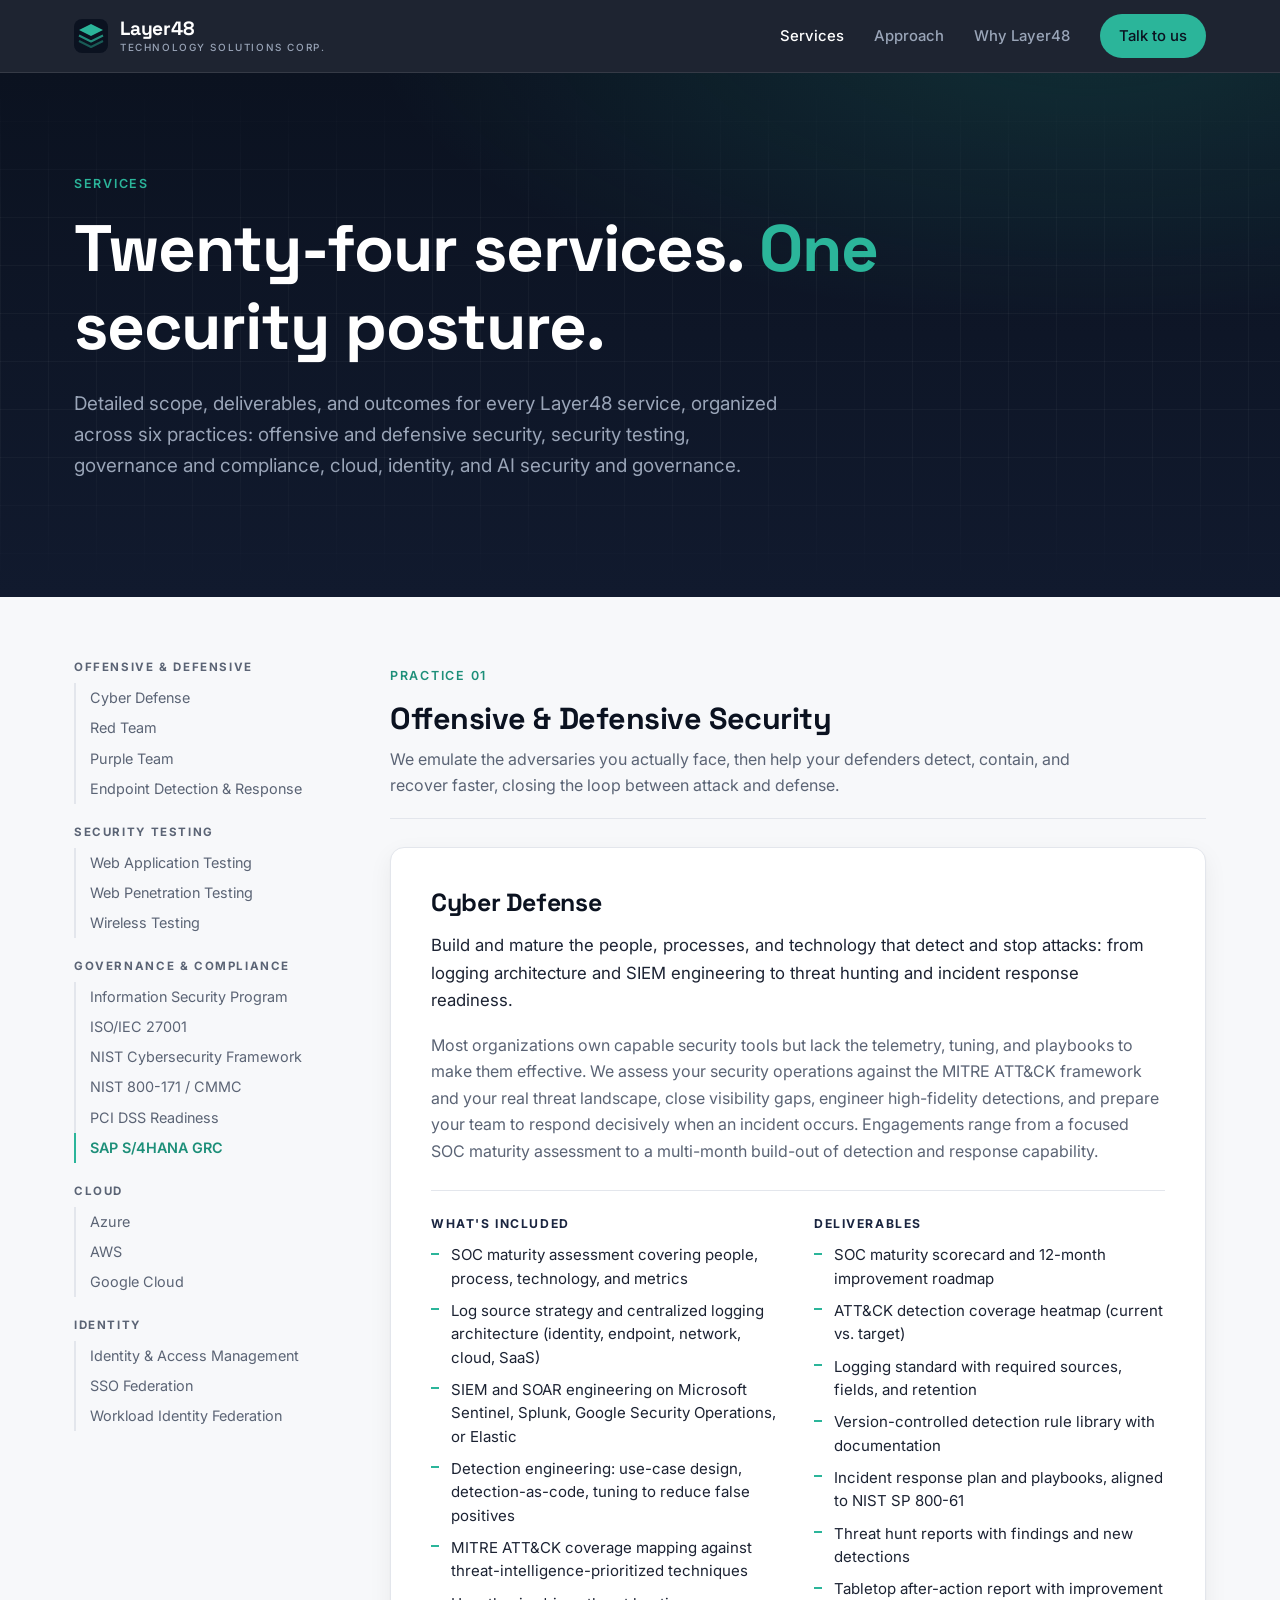
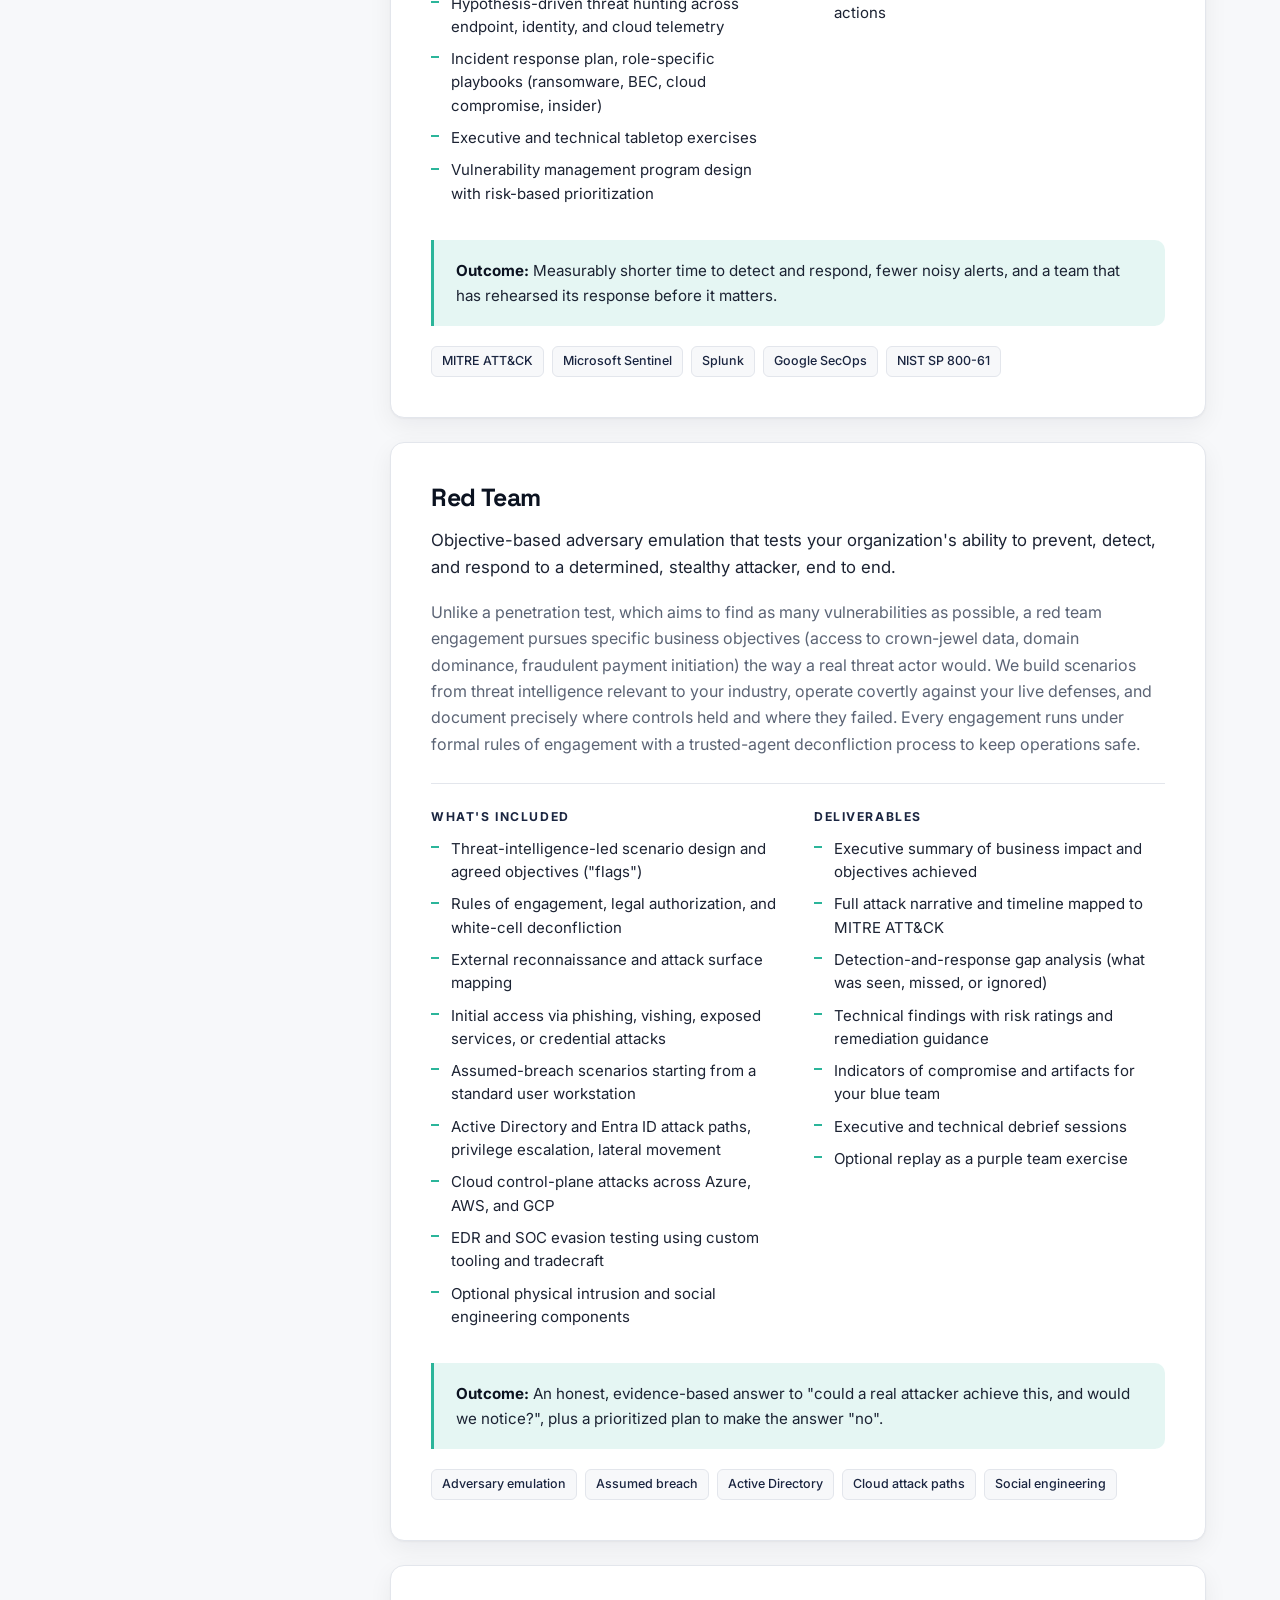
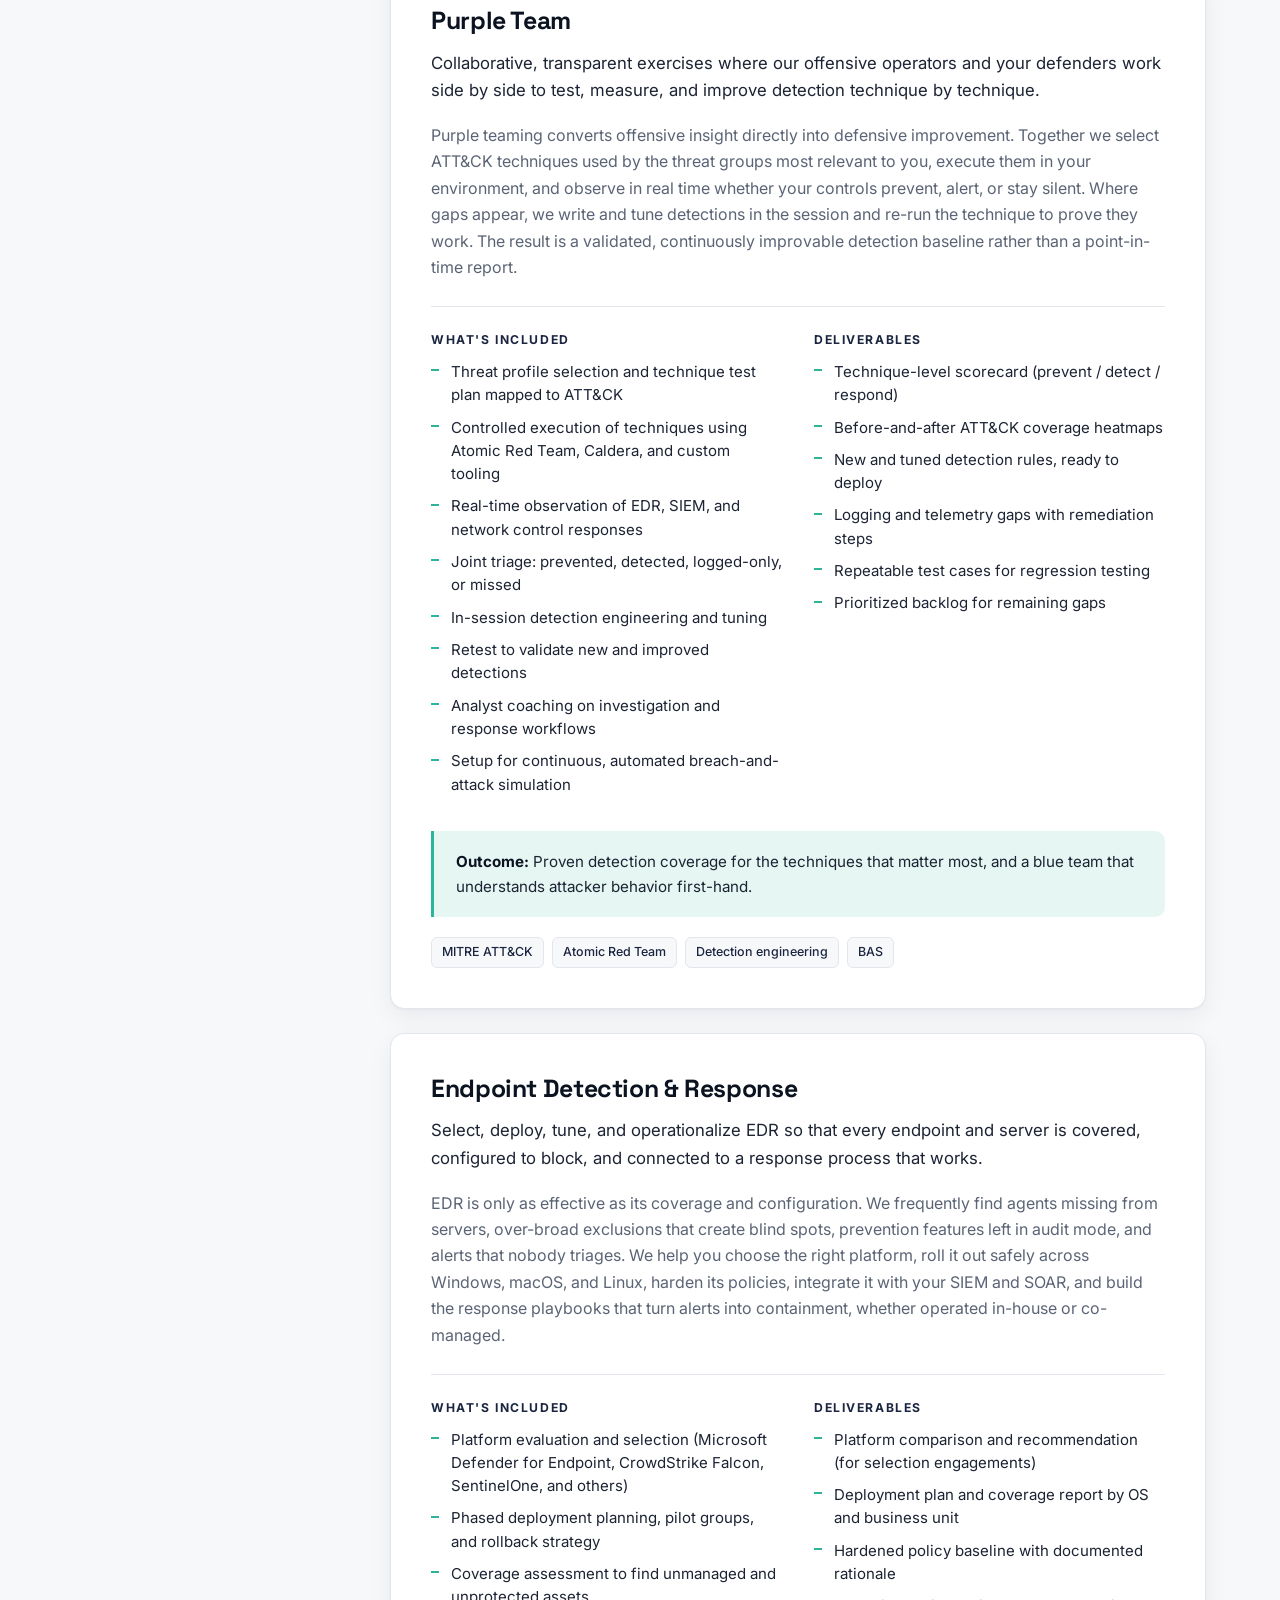
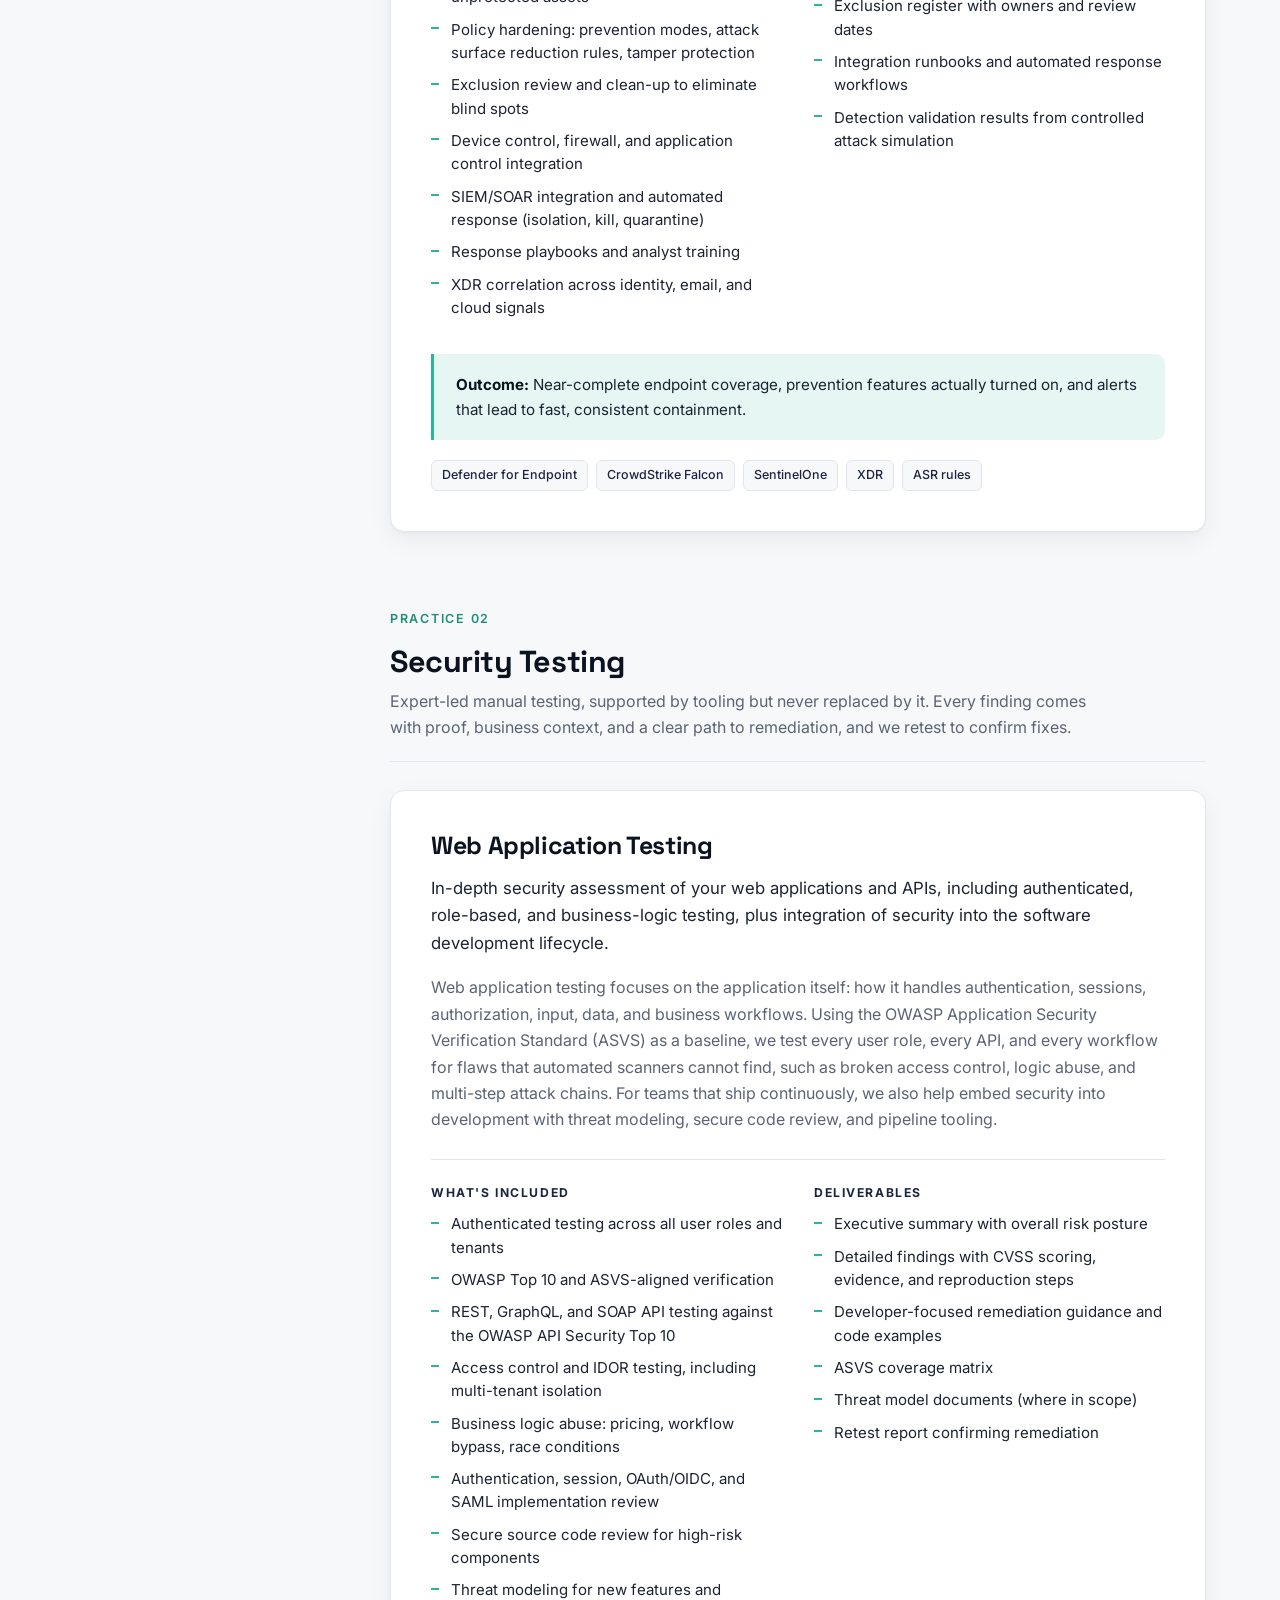
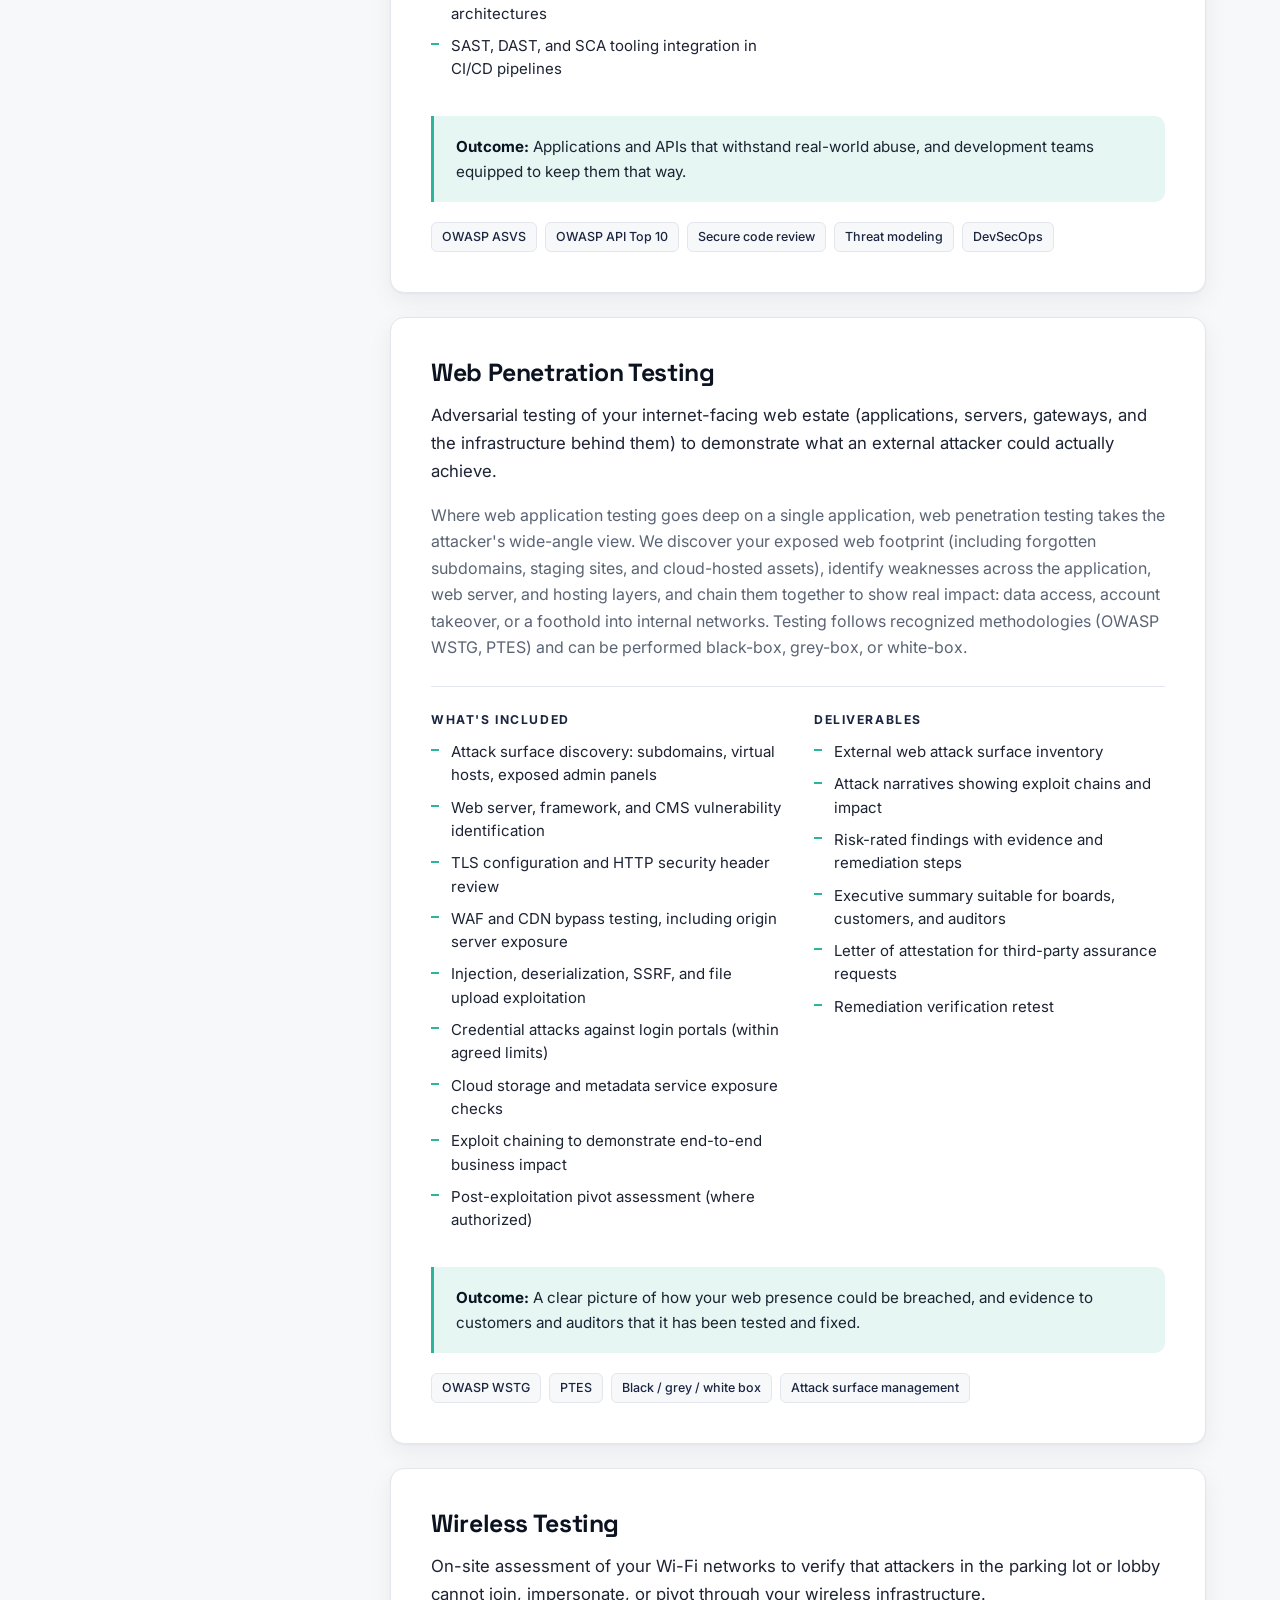
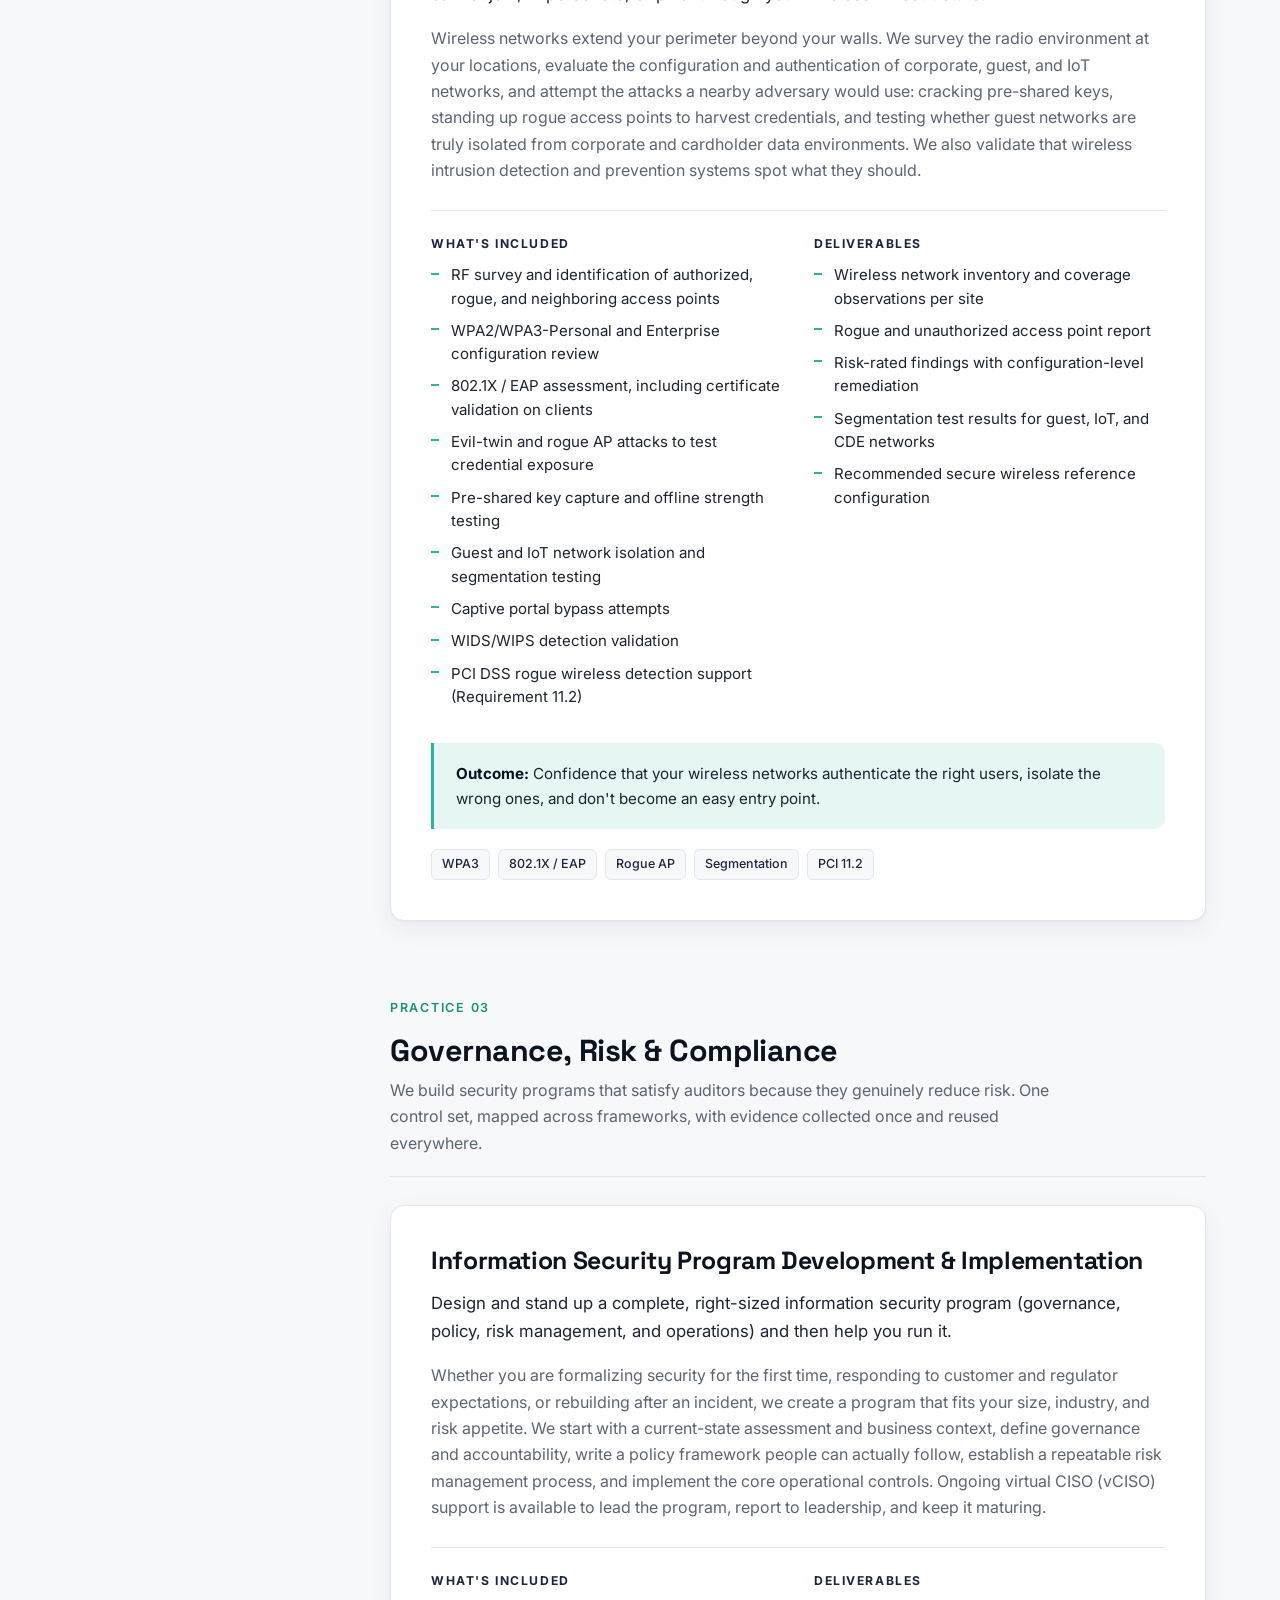
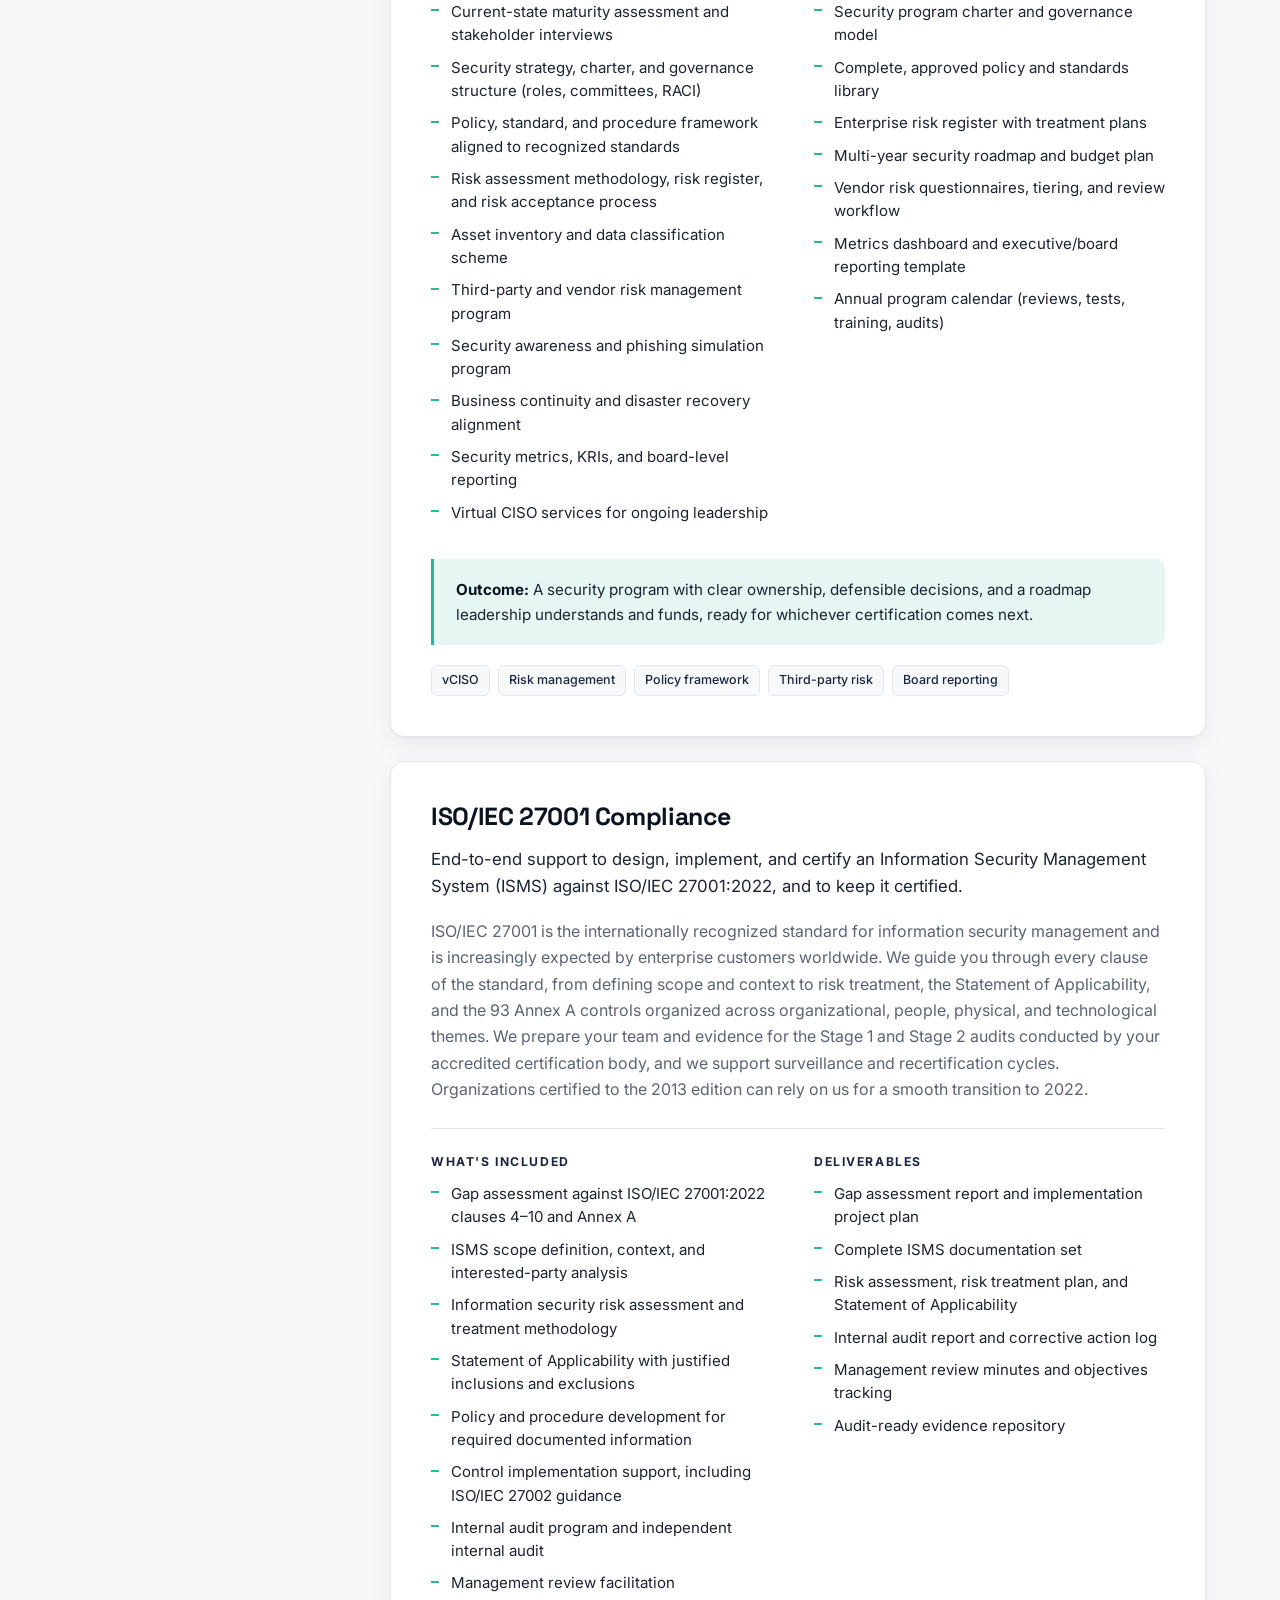
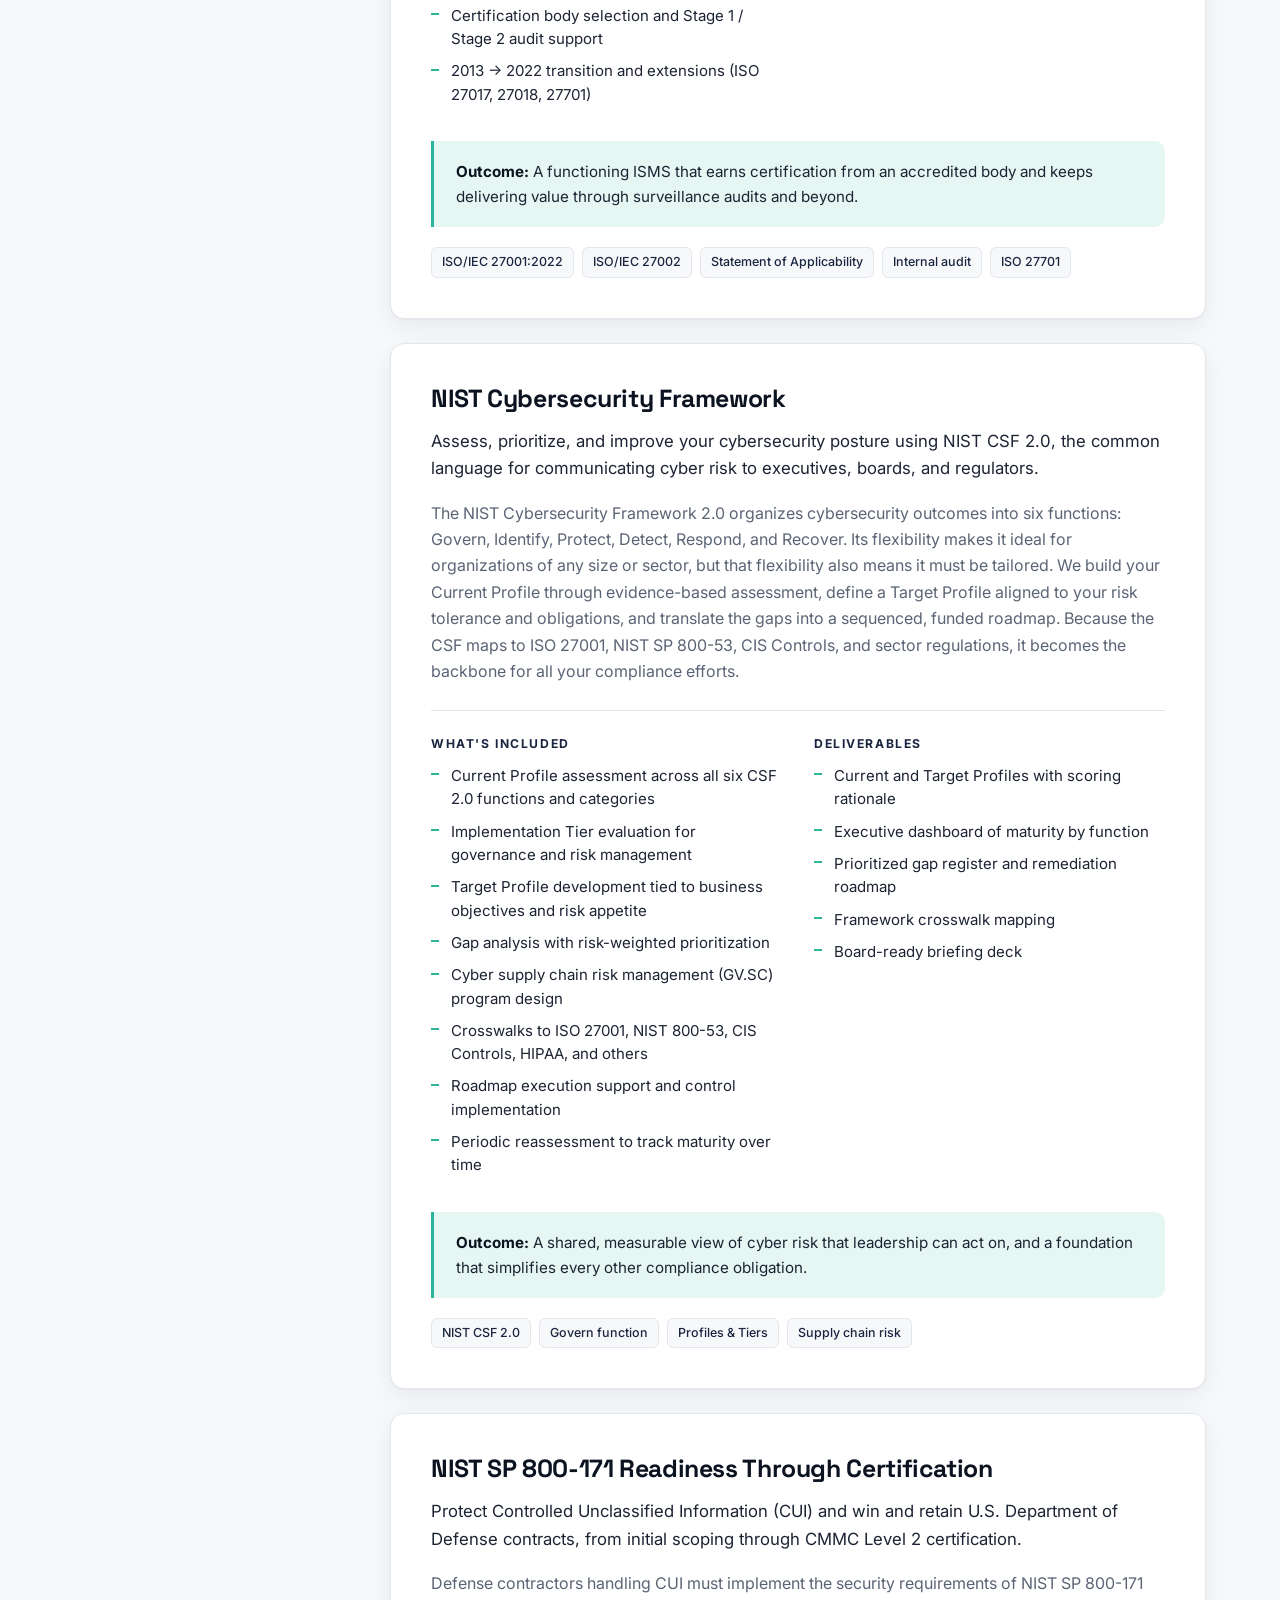
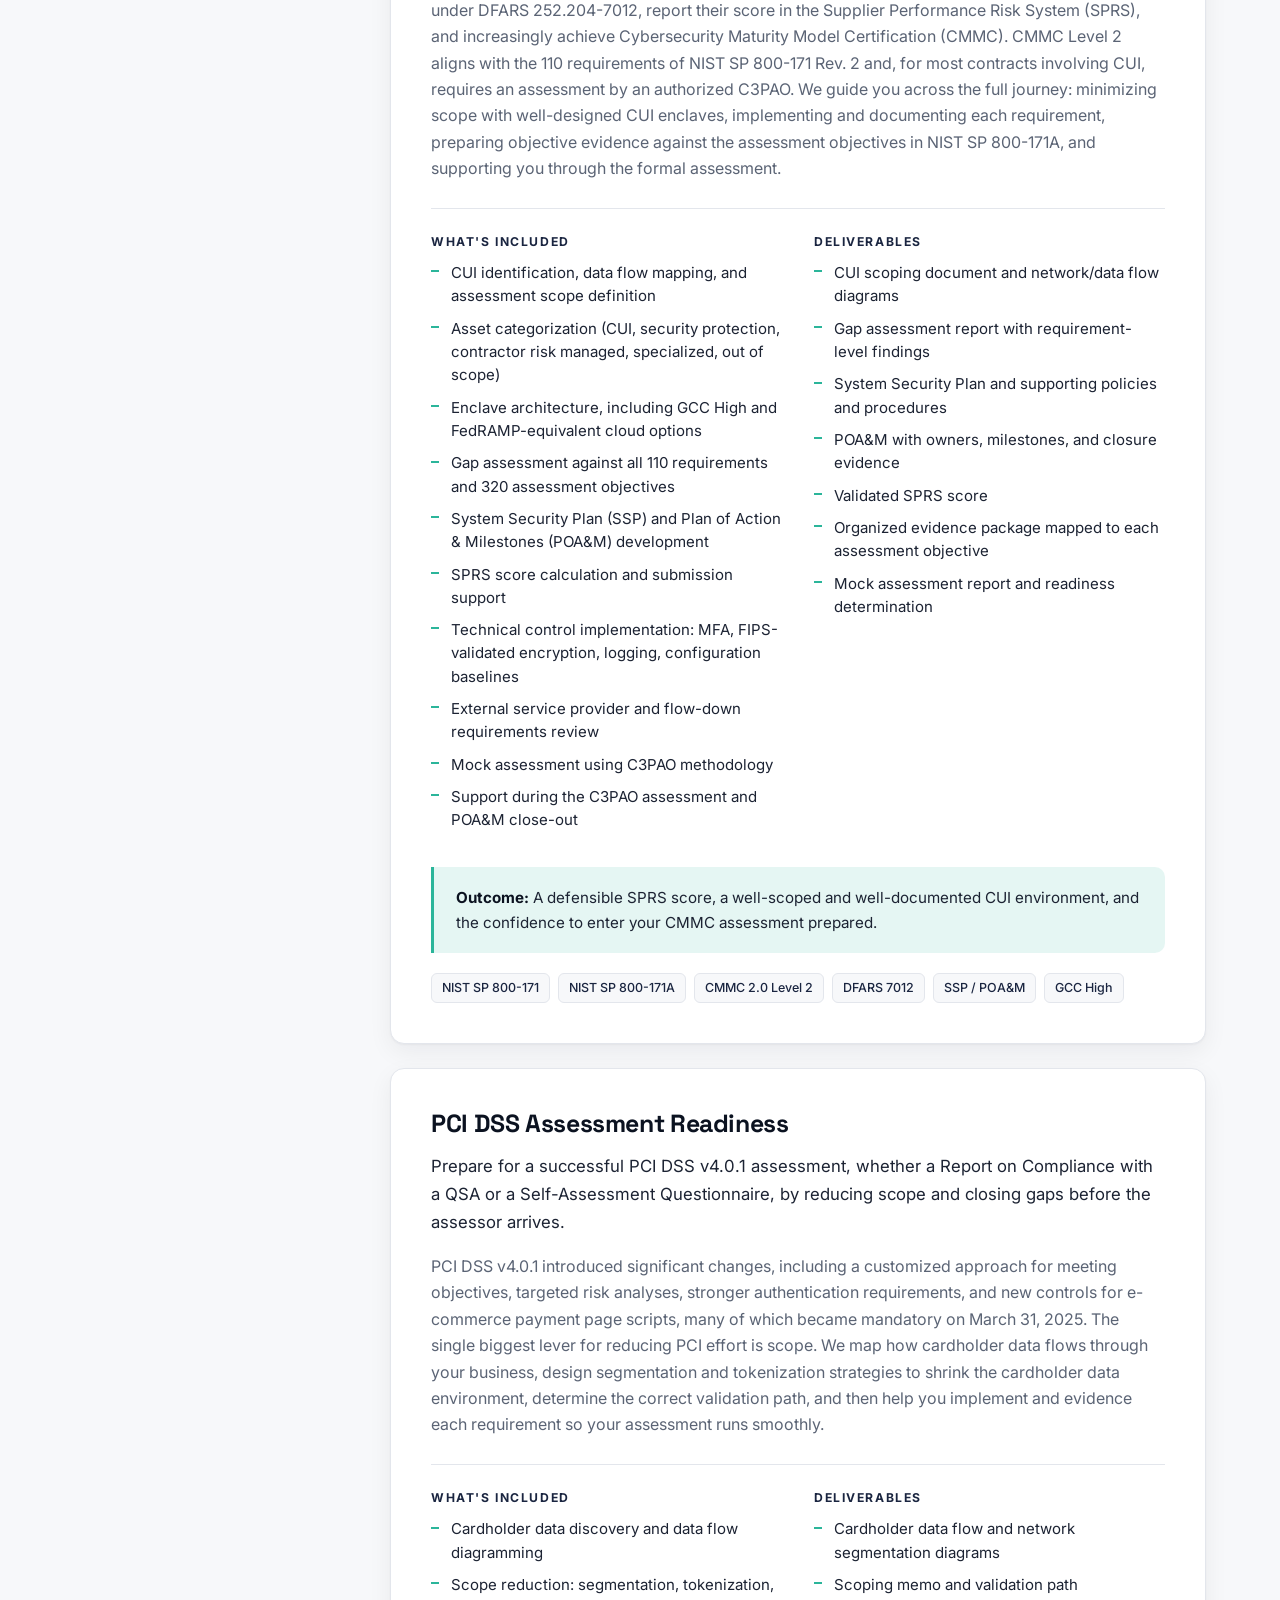
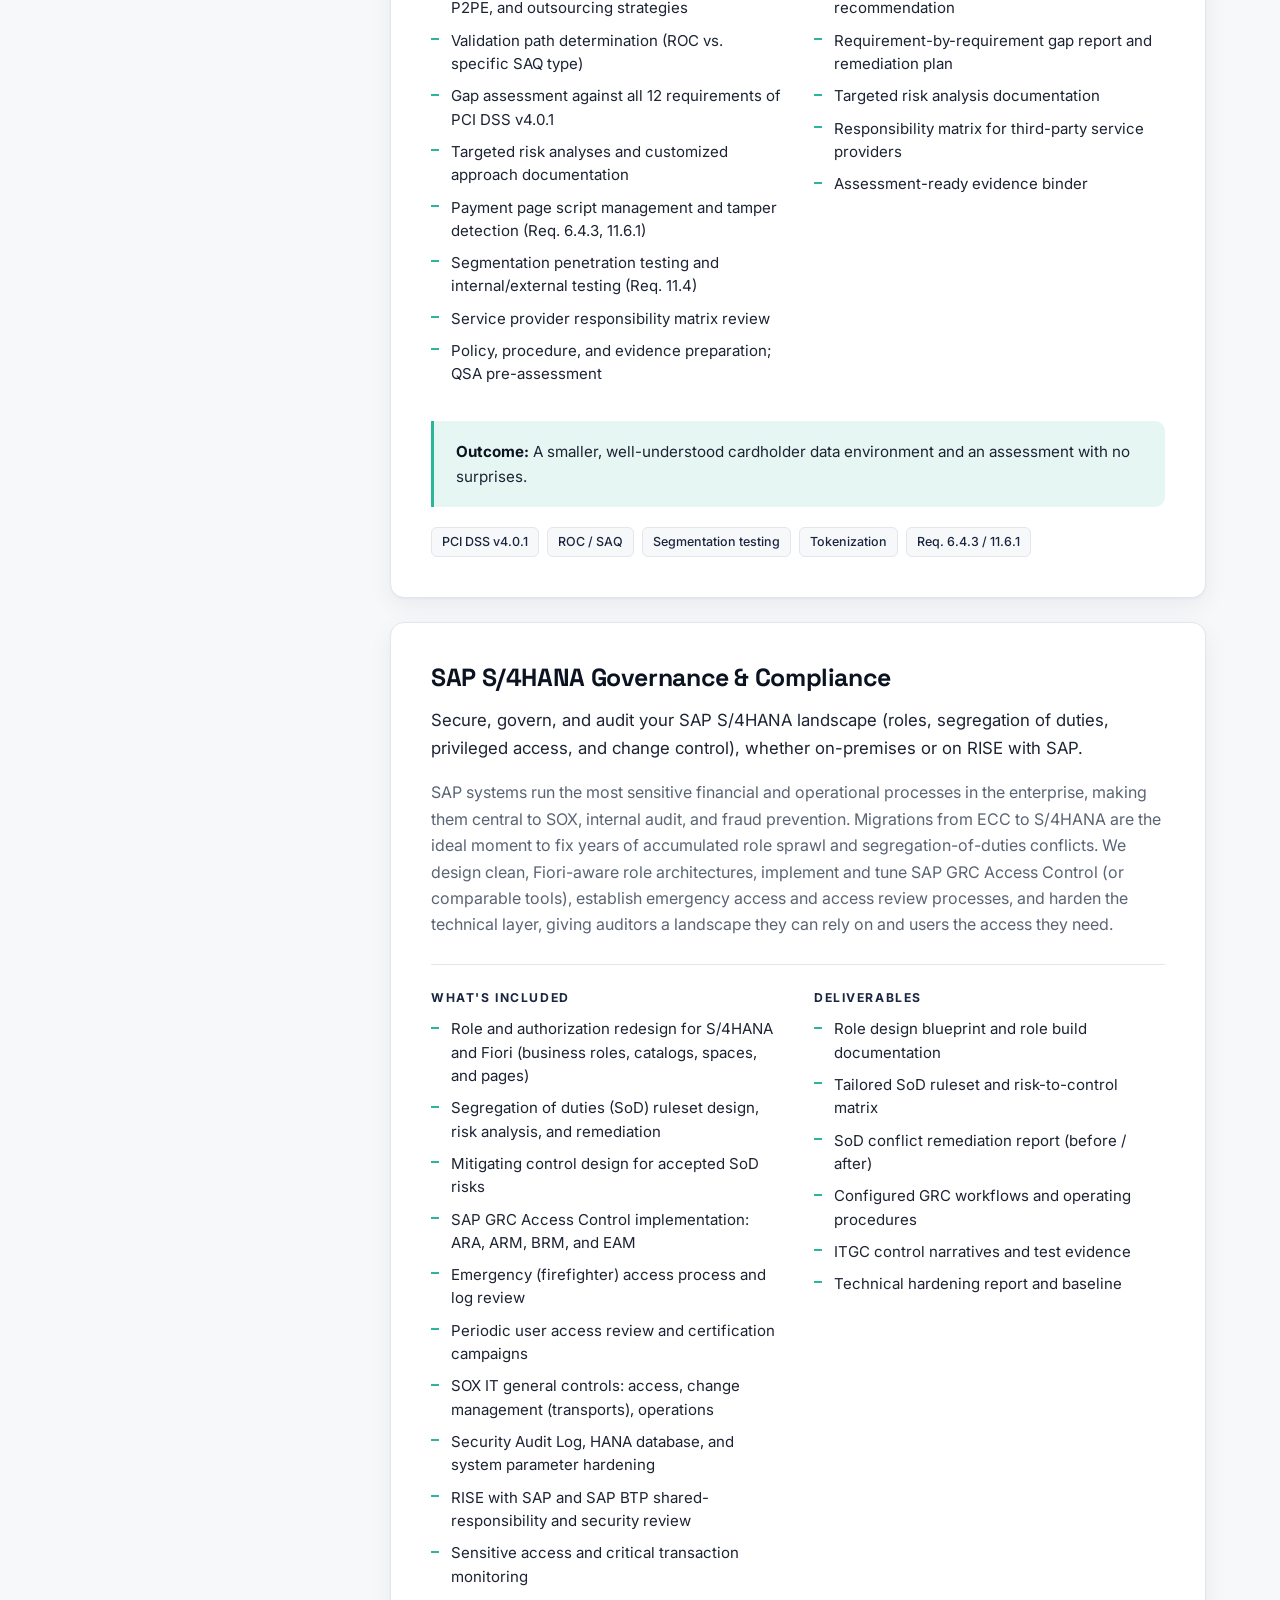
==== commit 00128a67: "Add AI Security & Governance practice Agentic AI security, prompt security, shadow AI, AI governance" ====
--- a/website/services.html
+++ b/website/services.html
@@ -4,7 +4,7 @@
   <meta charset="utf-8">
   <meta name="viewport" content="width=device-width, initial-scale=1">
   <title>Services | Layer48 Technology Solutions Corp.</title>
-  <meta name="description" content="Detailed overview of Layer48 services: cyber defense, red team, purple team, EDR, web application and wireless testing, ISO 27001, NIST CSF, NIST 800-171/CMMC, PCI DSS, SAP S/4HANA GRC, Azure, AWS and GCP security, IAM, SSO federation and workload identity federation.">
+  <meta name="description" content="Detailed overview of Layer48 services: cyber defense, red team, purple team, EDR, web application and wireless testing, ISO 27001, NIST CSF, NIST 800-171/CMMC, PCI DSS, SAP S/4HANA GRC, Azure, AWS and GCP security, IAM, SSO federation, workload identity federation, agentic AI security, prompt security, shadow AI, AI governance and AI Act compliance.">
   <link rel="icon" href="assets/logo.svg" type="image/svg+xml">
   <link rel="preconnect" href="https://fonts.googleapis.com">
   <link rel="preconnect" href="https://fonts.gstatic.com" crossorigin>
@@ -34,8 +34,8 @@
   <section class="hero page-hero">
     <div class="container">
       <span class="eyebrow">Services</span>
-      <h1>Nineteen services. <em>One</em> security posture.</h1>
-      <p class="lead">Detailed scope, deliverables, and outcomes for every Layer48 service, organized across five practices: offensive and defensive security, security testing, governance and compliance, cloud, and identity.</p>
+      <h1>Twenty-four services. <em>One</em> security posture.</h1>
+      <p class="lead">Detailed scope, deliverables, and outcomes for every Layer48 service, organized across six practices: offensive and defensive security, security testing, governance and compliance, cloud, identity, and AI security and governance.</p>
     </div>
   </section>
 
@@ -77,6 +77,14 @@
           <li><a href="#sso">SSO Federation</a></li>
           <li><a href="#wif">Workload Identity Federation</a></li>
         </ul>
+        <h4>AI Security &amp; Governance</h4>
+        <ul>
+          <li><a href="#agentic-ai">Agentic AI Security</a></li>
+          <li><a href="#prompt-security">Prompt Security</a></li>
+          <li><a href="#shadow-ai">Shadow AI</a></li>
+          <li><a href="#ai-governance">AI Governance</a></li>
+          <li><a href="#ai-acts">AI Acts &amp; Regulations</a></li>
+        </ul>
       </nav>
 
       <div>
@@ -796,6 +804,194 @@
             </div>
             <div class="outcome"><strong>Outcome:</strong> No static cloud keys to leak, tightly scoped machine access, and a clear audit trail of which workload did what.</div>
             <div class="tags"><span>GCP WIF</span><span>Entra workload identity</span><span>AWS OIDC / Roles Anywhere</span><span>GitHub Actions OIDC</span><span>Kubernetes</span><span>SPIFFE</span></div>
+          </article>
+        </div>
+
+        <!-- ============ AI SECURITY & GOVERNANCE ============ -->
+        <div class="practice-block">
+          <header>
+            <span class="eyebrow">Practice 06</span>
+            <h2>AI Security &amp; Governance</h2>
+            <p>AI is being adopted faster than it is being secured or governed. We help you use it confidently: protecting models, agents, and data from new classes of attack, bringing shadow AI into the light, and meeting fast-moving regulatory obligations with a governance program built on recognized frameworks.</p>
+          </header>
+
+          <article class="service" id="agentic-ai">
+            <h3>Agentic AI Security</h3>
+            <p class="summary">Secure AI agents that reason, plan, and act on your behalf, calling tools, APIs, and other agents, before their autonomy becomes an attacker's leverage.</p>
+            <p class="detail">Agentic systems change the threat model. An agent that can read email, query databases, run code, or trigger payments turns a single manipulated input into real-world action. Typical failures include excessive agency, over-privileged tool credentials, poisoned memory, unsafe tool and Model Context Protocol (MCP) server integrations, and multi-agent trust chains nobody designed. We threat-model your agent architectures, design least-privilege identity and authorization for every tool an agent can call, place human approval where impact is high, and red team the result to prove an agent can't be talked into misusing its access.</p>
+            <div class="service-cols">
+              <div>
+                <h4>What's included</h4>
+                <ul>
+                  <li>Agent architecture review and threat modeling (OWASP Top 10 for Agentic Applications, MITRE ATLAS)</li>
+                  <li>Inventory of agents, tools, MCP servers, plug-ins, and the data each can reach</li>
+                  <li>Agent identity design: per-agent credentials, short-lived tokens, workload identity federation</li>
+                  <li>Least-privilege tool scoping, allow-lists, and authorization checks outside the model</li>
+                  <li>Human-in-the-loop approval for high-impact actions</li>
+                  <li>MCP server and third-party tool supply chain vetting</li>
+                  <li>Memory and context poisoning defenses; multi-agent trust boundaries</li>
+                  <li>Sandboxing for code execution and browser-using agents</li>
+                  <li>Agent observability: action logging, tracing, anomaly detection, and kill switches</li>
+                  <li>Adversarial testing of agents against goal hijacking and tool misuse</li>
+                </ul>
+              </div>
+              <div>
+                <h4>Deliverables</h4>
+                <ul>
+                  <li>Agent threat model and attack-path diagrams</li>
+                  <li>Agent and tool permission inventory with risk ratings</li>
+                  <li>Secure agent reference architecture and design standards</li>
+                  <li>Guardrail and approval-gate configuration</li>
+                  <li>Red team findings with reproduction steps and fixes</li>
+                  <li>Monitoring and incident response playbook for agent misuse</li>
+                </ul>
+              </div>
+            </div>
+            <div class="outcome"><strong>Outcome:</strong> Agents that do what they were built to do and nothing more, with every action attributable, bounded, and reversible.</div>
+            <div class="tags"><span>OWASP Agentic Top 10</span><span>MCP security</span><span>MITRE ATLAS</span><span>Excessive agency</span><span>Agent identity</span></div>
+          </article>
+
+          <article class="service" id="prompt-security">
+            <h3>Prompt Security &amp; LLM Red Teaming</h3>
+            <p class="summary">Test and harden your LLM applications against prompt injection, jailbreaks, data leakage, and the rest of the OWASP Top 10 for LLM Applications.</p>
+            <p class="detail">Large language models cannot reliably tell instructions from data. Anything they read (a user message, a web page, a PDF, a retrieved document, an email) can carry instructions an attacker planted. We test chatbots, copilots, and retrieval-augmented generation (RAG) systems the way an adversary would, with both direct and indirect prompt injection, jailbreak techniques, and attempts to extract system prompts, training data, or other users' information. We then design layered defenses, because no single guardrail is enough, and set up automated evaluation so protection keeps pace as models and prompts change.</p>
+            <div class="service-cols">
+              <div>
+                <h4>What's included</h4>
+                <ul>
+                  <li>Manual LLM red teaming aligned to the OWASP Top 10 for LLM Applications</li>
+                  <li>Direct and indirect prompt injection via documents, web content, email, and tool outputs</li>
+                  <li>Jailbreak and safety-bypass testing</li>
+                  <li>System prompt leakage and sensitive information disclosure testing</li>
+                  <li>RAG security: data poisoning, retrieval access control, and tenant isolation</li>
+                  <li>Insecure output handling (XSS, SQL, and command injection through model output)</li>
+                  <li>Guardrail and AI firewall design, selection, and tuning</li>
+                  <li>Prompt and context engineering for defense in depth</li>
+                  <li>Automated adversarial evaluation in CI/CD for prompts and model upgrades</li>
+                </ul>
+              </div>
+              <div>
+                <h4>Deliverables</h4>
+                <ul>
+                  <li>LLM security assessment report with risk-rated findings</li>
+                  <li>Successful attack prompts and transcripts as evidence</li>
+                  <li>OWASP LLM Top 10 coverage matrix</li>
+                  <li>Layered defense architecture and guardrail configuration</li>
+                  <li>Reusable adversarial test suite for regression testing</li>
+                  <li>Retest confirming remediation</li>
+                </ul>
+              </div>
+            </div>
+            <div class="outcome"><strong>Outcome:</strong> LLM applications that resist manipulation, keep sensitive data where it belongs, and stay tested as they evolve.</div>
+            <div class="tags"><span>OWASP LLM Top 10</span><span>Prompt injection</span><span>Jailbreaks</span><span>RAG security</span><span>Guardrails</span></div>
+          </article>
+
+          <article class="service" id="shadow-ai">
+            <h3>Shadow AI Discovery &amp; Control</h3>
+            <p class="summary">Find the AI tools, browser extensions, and integrations your people already use, understand what data is flowing into them, and replace blanket bans with safe, sanctioned alternatives.</p>
+            <p class="detail">Employees adopt generative AI because it makes them faster, often by pasting source code, customer records, or contracts into tools the organization has never reviewed. Shadow AI also hides in SaaS features that switched on AI by default, in OAuth grants to AI apps, and in models deployed in cloud accounts outside security's view. We discover it across network, endpoint, identity, SaaS, and cloud telemetry, assess the risk of each tool and use case, and put proportionate controls in place: an acceptable use policy people understand, data loss prevention for prompts and uploads, and approved tools that remove the reason to go around security.</p>
+            <div class="service-cols">
+              <div>
+                <h4>What's included</h4>
+                <ul>
+                  <li>Discovery of AI usage via SSE/CASB, secure web gateway, DNS, and firewall logs</li>
+                  <li>OAuth and SaaS-to-AI integration review in Entra ID, Okta, and Google Workspace</li>
+                  <li>Browser extension and desktop AI app inventory via EDR and endpoint management</li>
+                  <li>Embedded AI features in existing SaaS platforms and their data-use terms</li>
+                  <li>AI security posture management for models and AI services in Azure, AWS, and GCP</li>
+                  <li>Vendor and tool risk assessment: data retention, training use, residency, security</li>
+                  <li>Generative AI acceptable use policy and data classification rules</li>
+                  <li>DLP controls for prompts, file uploads, and copy/paste into AI tools</li>
+                  <li>Sanctioned AI tool selection and secure enterprise configuration</li>
+                  <li>AI literacy and awareness training for staff</li>
+                </ul>
+              </div>
+              <div>
+                <h4>Deliverables</h4>
+                <ul>
+                  <li>Shadow AI inventory: tools, users, departments, and data types involved</li>
+                  <li>Risk-ranked tool register with sanction / restrict / block decisions</li>
+                  <li>Generative AI acceptable use policy</li>
+                  <li>Configured DLP and access policies</li>
+                  <li>Continuous discovery and reporting process</li>
+                </ul>
+              </div>
+            </div>
+            <div class="outcome"><strong>Outcome:</strong> Full visibility of AI use across the business, sensitive data kept out of unapproved tools, and employees with safe ways to keep moving fast.</div>
+            <div class="tags"><span>Shadow AI</span><span>SSE / CASB</span><span>DLP</span><span>AI-SPM</span><span>Acceptable use</span></div>
+          </article>
+
+          <article class="service" id="ai-governance">
+            <h3>AI Governance</h3>
+            <p class="summary">Establish accountable, risk-based oversight of how your organization builds, buys, and uses AI, built on ISO/IEC 42001, the NIST AI Risk Management Framework, and the OECD AI Principles.</p>
+            <p class="detail">AI governance answers the questions boards, customers, and regulators are now asking: what AI do we use, who owns it, what could go wrong, and how do we know it is working as intended? We stand up a governance structure with clear decision rights, build an inventory of AI systems and use cases, and tier them by risk so that oversight is proportionate rather than a bottleneck. Each system gets impact assessments, controls across its lifecycle (data, development, validation, deployment, monitoring, and retirement), and documentation that holds up to scrutiny. For organizations seeking external assurance, we prepare you for certification of an AI Management System (AIMS) against ISO/IEC 42001.</p>
+            <div class="service-cols">
+              <div>
+                <h4>What's included</h4>
+                <ul>
+                  <li>AI governance maturity assessment and roadmap</li>
+                  <li>AI governance committee, charter, roles, and decision rights</li>
+                  <li>AI policy, responsible AI principles, and lifecycle standards</li>
+                  <li>AI system and use-case inventory with ownership</li>
+                  <li>Risk tiering and AI impact assessments (ISO/IEC 42005, NIST AI RMF Map/Measure)</li>
+                  <li>Controls for data quality, bias and fairness, transparency, explainability, and human oversight</li>
+                  <li>Model validation, performance monitoring, and drift management</li>
+                  <li>Third-party and vendor AI risk management</li>
+                  <li>ISO/IEC 42001 AIMS implementation, internal audit, and certification readiness</li>
+                  <li>Alignment with existing ISO 27001, privacy, and enterprise risk programs</li>
+                </ul>
+              </div>
+              <div>
+                <h4>Deliverables</h4>
+                <ul>
+                  <li>AI governance framework and committee charter</li>
+                  <li>AI policy and supporting standards</li>
+                  <li>AI system register with risk tiers and owners</li>
+                  <li>Impact assessment templates and completed assessments</li>
+                  <li>Framework crosswalk (ISO 42001, NIST AI RMF, OECD, EU AI Act)</li>
+                  <li>Board and executive AI risk reporting</li>
+                </ul>
+              </div>
+            </div>
+            <div class="outcome"><strong>Outcome:</strong> AI adoption that leadership can stand behind, with clear accountability, proportionate controls, and evidence ready for customers, auditors, and regulators.</div>
+            <div class="tags"><span>ISO/IEC 42001</span><span>NIST AI RMF</span><span>NIST AI 600-1</span><span>OECD AI Principles</span><span>ISO/IEC 23894</span><span>ISO/IEC 42005</span></div>
+          </article>
+
+          <article class="service" id="ai-acts">
+            <h3>Compliance with AI Acts &amp; Regulations</h3>
+            <p class="summary">Understand which AI laws apply to you, classify your AI systems, and meet your obligations as a provider or deployer under the EU AI Act and emerging U.S. and international regulations.</p>
+            <p class="detail">The EU Artificial Intelligence Act is the first comprehensive AI law, with obligations phasing in over several years and reaching any organization that places AI on the EU market or whose AI output is used in the EU. It sorts AI into prohibited practices, high-risk systems, systems with transparency obligations, and general-purpose AI models, with different duties for providers and deployers. Elsewhere, U.S. states and cities are regulating automated decision-making in hiring, lending, insurance, and other consequential decisions. We map your AI portfolio to the laws that apply, determine your role and risk classification for each system, and build the documentation, assessments, and processes required, reusing your AI governance program so you comply once across many regimes.</p>
+            <div class="service-cols">
+              <div>
+                <h4>What's included</h4>
+                <ul>
+                  <li>Regulatory applicability analysis across jurisdictions and business lines</li>
+                  <li>EU AI Act role determination (provider, deployer, importer, distributor)</li>
+                  <li>Risk classification of each AI system, including prohibited-practice screening</li>
+                  <li>High-risk system requirements: risk management, data governance, technical documentation, logging, human oversight, accuracy, robustness, and cybersecurity</li>
+                  <li>Conformity assessment preparation and quality management system alignment</li>
+                  <li>Fundamental rights impact assessments for deployers</li>
+                  <li>Transparency obligations: AI interaction notices and labeling of AI-generated content</li>
+                  <li>General-purpose AI model obligations and downstream provider requirements</li>
+                  <li>AI literacy programs for staff</li>
+                  <li>U.S. requirements, such as the Colorado AI Act and NYC Local Law 144 bias audits</li>
+                  <li>Post-market monitoring and serious incident reporting processes</li>
+                </ul>
+              </div>
+              <div>
+                <h4>Deliverables</h4>
+                <ul>
+                  <li>AI regulatory applicability map</li>
+                  <li>AI system classification register with rationale</li>
+                  <li>Gap assessment against applicable obligations</li>
+                  <li>Technical documentation and assessment templates, completed for in-scope systems</li>
+                  <li>Compliance roadmap tracked against regulatory deadlines</li>
+                  <li>Monitoring and incident reporting procedures</li>
+                </ul>
+              </div>
+            </div>
+            <div class="outcome"><strong>Outcome:</strong> A clear picture of your AI regulatory exposure and a documented, defensible compliance position, ready before each deadline arrives.</div>
+            <div class="tags"><span>EU AI Act</span><span>Colorado AI Act</span><span>NYC Local Law 144</span><span>Conformity assessment</span><span>FRIA</span><span>GPAI</span></div>
           </article>
         </div>
 
@@ -849,6 +1045,7 @@
           <li><a href="#aws">AWS</a></li>
           <li><a href="#gcp">Google Cloud</a></li>
           <li><a href="#iam">Identity &amp; Access</a></li>
+          <li><a href="#ai-governance">AI Governance</a></li>
         </ul>
       </div>
     </div>
